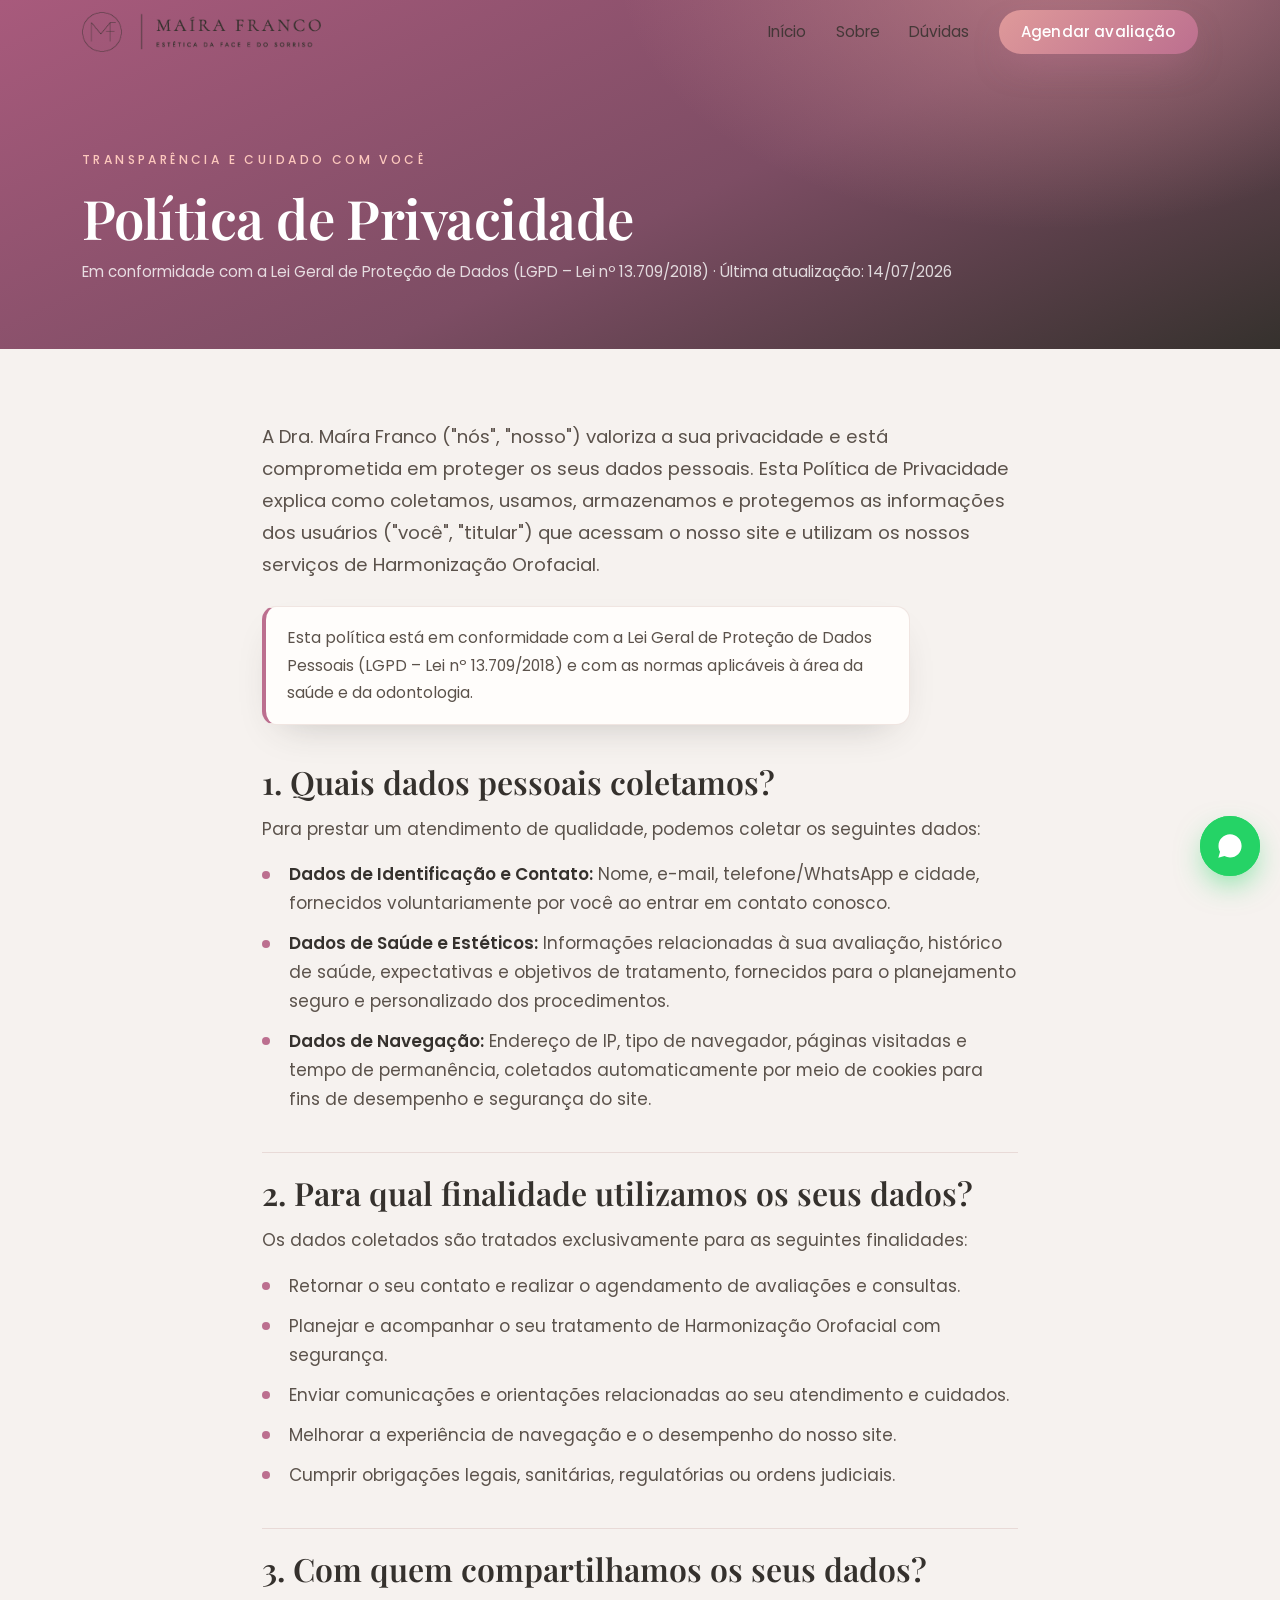
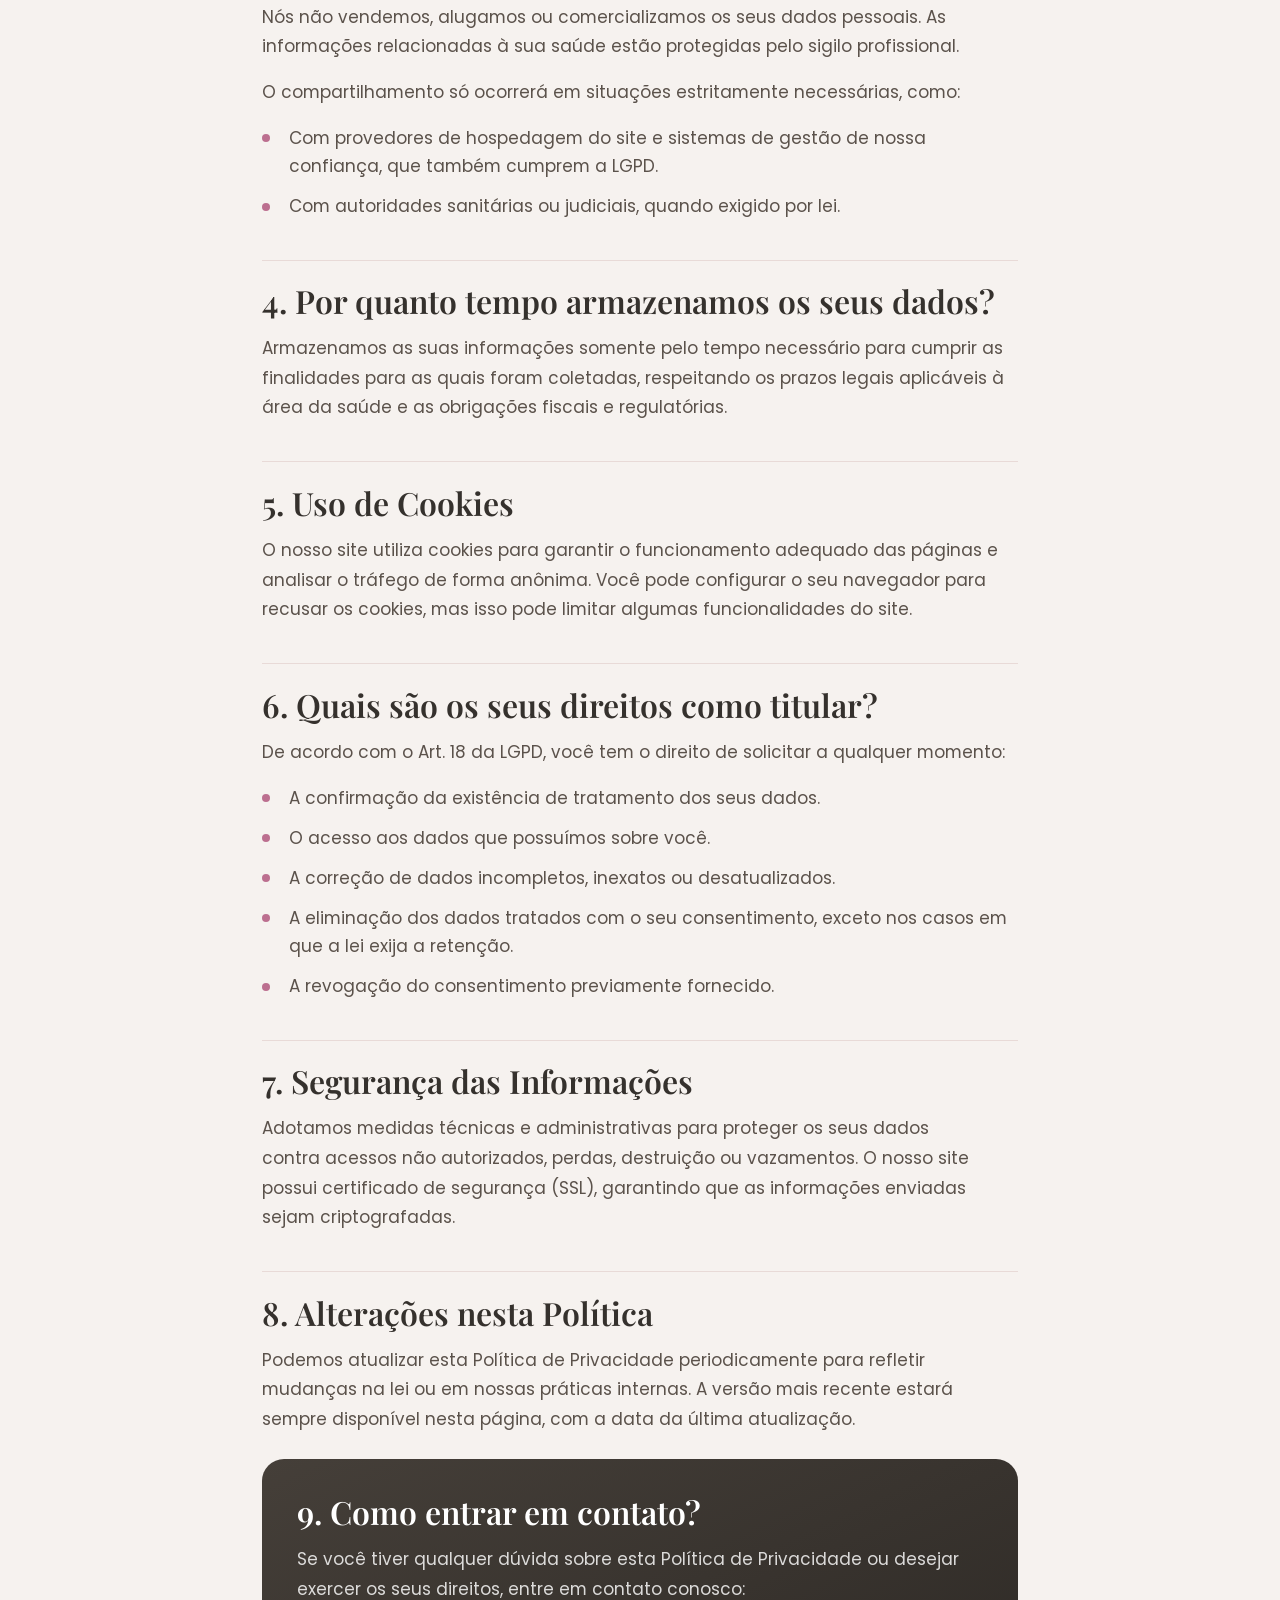
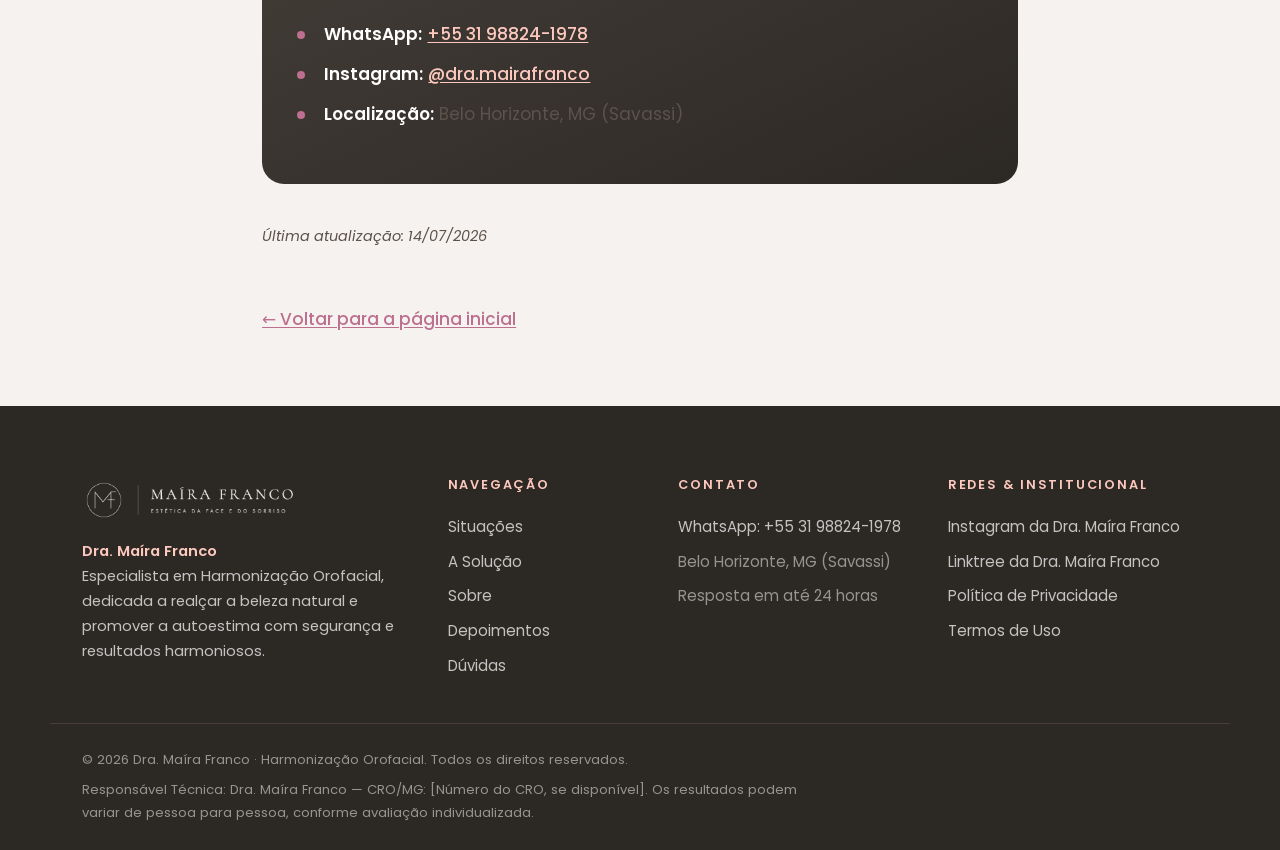
==== privacidade.html @ 99093be6 "Add files via upload" ====
<!DOCTYPE html>
<html lang="pt-BR">
<head>
<meta charset="UTF-8" />
<meta name="viewport" content="width=device-width, initial-scale=1.0, viewport-fit=cover" />
<meta name="theme-color" content="#35312D" />

<title>Política de Privacidade | Dra. Maíra Franco</title>
<meta name="description" content="Política de Privacidade da Dra. Maíra Franco - Harmonização Orofacial, em conformidade com a LGPD (Lei nº 13.709/2018)." />
<meta name="robots" content="noindex, follow" />

<link rel="icon" type="image/png" href="assets/img/favicon.png" />
<link rel="apple-touch-icon" href="assets/img/favicon.png" />

<link rel="preconnect" href="https://fonts.googleapis.com" />
<link rel="preconnect" href="https://fonts.gstatic.com" crossorigin />
<link href="https://fonts.googleapis.com/css2?family=Playfair+Display:wght@500;600;700&family=Poppins:wght@300;400;500;600&display=swap" rel="stylesheet" />

<link rel="stylesheet" href="assets/css/styles.css" />
</head>
<body>
<a class="skip-link" href="#conteudo">Ir para o conteúdo</a>

<header class="nav scrolled" id="topo">
  <div class="container nav__inner">
    <a class="nav__brand" href="index.html" aria-label="Dra. Maíra Franco - Início">
      <img class="nav__logo nav__logo--dark" src="assets/img/logo-dark.png" alt="Dra. Maíra Franco - Estética da Face e do Sorriso" width="200" height="42" />
    </a>
    <nav class="nav__menu" id="menu" aria-label="Navegação principal">
      <a href="index.html" class="nav__link">Início</a>
      <a href="index.html#sobre" class="nav__link">Sobre</a>
      <a href="index.html#faq" class="nav__link">Dúvidas</a>
      <a class="btn btn--rose nav__cta" data-cta="nav" href="https://wa.me/5531988241978?text=Ol%C3%A1%2C%20Dra.%20Ma%C3%ADra!%20Gostaria%20de%20agendar%20a%20minha%20avalia%C3%A7%C3%A3o." target="_blank" rel="noopener">Agendar avaliação</a>
    </nav>
    <button class="nav__toggle" id="navToggle" aria-label="Abrir menu" aria-expanded="false" aria-controls="menu">
      <span></span><span></span><span></span>
    </button>
  </div>
</header>

<main id="conteudo">
  <section class="legal-hero">
    <div class="legal-hero__bg" aria-hidden="true"></div>
    <div class="container">
      <span class="eyebrow">Transparência e cuidado com você</span>
      <h1>Política de Privacidade</h1>
      <p class="legal-hero__meta">Em conformidade com a Lei Geral de Proteção de Dados (LGPD – Lei nº 13.709/2018) · Última atualização: 14/07/2026</p>
    </div>
  </section>

  <article class="legal">
    <div class="container legal__wrap">
      <p class="legal__intro">A Dra. Maíra Franco ("nós", "nosso") valoriza a sua privacidade e está comprometida em proteger os seus dados pessoais. Esta Política de Privacidade explica como coletamos, usamos, armazenamos e protegemos as informações dos usuários ("você", "titular") que acessam o nosso site e utilizam os nossos serviços de Harmonização Orofacial.</p>

      <p class="legal__callout">Esta política está em conformidade com a Lei Geral de Proteção de Dados Pessoais (LGPD – Lei nº 13.709/2018) e com as normas aplicáveis à área da saúde e da odontologia.</p>

      <h2>1. Quais dados pessoais coletamos?</h2>
      <p>Para prestar um atendimento de qualidade, podemos coletar os seguintes dados:</p>
      <ul class="legal__list">
        <li><strong>Dados de Identificação e Contato:</strong> Nome, e-mail, telefone/WhatsApp e cidade, fornecidos voluntariamente por você ao entrar em contato conosco.</li>
        <li><strong>Dados de Saúde e Estéticos:</strong> Informações relacionadas à sua avaliação, histórico de saúde, expectativas e objetivos de tratamento, fornecidos para o planejamento seguro e personalizado dos procedimentos.</li>
        <li><strong>Dados de Navegação:</strong> Endereço de IP, tipo de navegador, páginas visitadas e tempo de permanência, coletados automaticamente por meio de cookies para fins de desempenho e segurança do site.</li>
      </ul>

      <h2>2. Para qual finalidade utilizamos os seus dados?</h2>
      <p>Os dados coletados são tratados exclusivamente para as seguintes finalidades:</p>
      <ul class="legal__list">
        <li>Retornar o seu contato e realizar o agendamento de avaliações e consultas.</li>
        <li>Planejar e acompanhar o seu tratamento de Harmonização Orofacial com segurança.</li>
        <li>Enviar comunicações e orientações relacionadas ao seu atendimento e cuidados.</li>
        <li>Melhorar a experiência de navegação e o desempenho do nosso site.</li>
        <li>Cumprir obrigações legais, sanitárias, regulatórias ou ordens judiciais.</li>
      </ul>

      <h2>3. Com quem compartilhamos os seus dados?</h2>
      <p>Nós não vendemos, alugamos ou comercializamos os seus dados pessoais. As informações relacionadas à sua saúde estão protegidas pelo sigilo profissional.</p>
      <p>O compartilhamento só ocorrerá em situações estritamente necessárias, como:</p>
      <ul class="legal__list">
        <li>Com provedores de hospedagem do site e sistemas de gestão de nossa confiança, que também cumprem a LGPD.</li>
        <li>Com autoridades sanitárias ou judiciais, quando exigido por lei.</li>
      </ul>

      <h2>4. Por quanto tempo armazenamos os seus dados?</h2>
      <p>Armazenamos as suas informações somente pelo tempo necessário para cumprir as finalidades para as quais foram coletadas, respeitando os prazos legais aplicáveis à área da saúde e as obrigações fiscais e regulatórias.</p>

      <h2>5. Uso de Cookies</h2>
      <p>O nosso site utiliza cookies para garantir o funcionamento adequado das páginas e analisar o tráfego de forma anônima. Você pode configurar o seu navegador para recusar os cookies, mas isso pode limitar algumas funcionalidades do site.</p>

      <h2>6. Quais são os seus direitos como titular?</h2>
      <p>De acordo com o Art. 18 da LGPD, você tem o direito de solicitar a qualquer momento:</p>
      <ul class="legal__list">
        <li>A confirmação da existência de tratamento dos seus dados.</li>
        <li>O acesso aos dados que possuímos sobre você.</li>
        <li>A correção de dados incompletos, inexatos ou desatualizados.</li>
        <li>A eliminação dos dados tratados com o seu consentimento, exceto nos casos em que a lei exija a retenção.</li>
        <li>A revogação do consentimento previamente fornecido.</li>
      </ul>

      <h2>7. Segurança das Informações</h2>
      <p>Adotamos medidas técnicas e administrativas para proteger os seus dados contra acessos não autorizados, perdas, destruição ou vazamentos. O nosso site possui certificado de segurança (SSL), garantindo que as informações enviadas sejam criptografadas.</p>

      <h2>8. Alterações nesta Política</h2>
      <p>Podemos atualizar esta Política de Privacidade periodicamente para refletir mudanças na lei ou em nossas práticas internas. A versão mais recente estará sempre disponível nesta página, com a data da última atualização.</p>

      <div class="legal__contact">
        <h2>9. Como entrar em contato?</h2>
        <p>Se você tiver qualquer dúvida sobre esta Política de Privacidade ou desejar exercer os seus direitos, entre em contato conosco:</p>
        <ul class="legal__list">
          <li><strong>WhatsApp:</strong> <a href="https://wa.me/5531988241978" target="_blank" rel="noopener">+55 31 98824-1978</a></li>
          <li><strong>Instagram:</strong> <a href="https://www.instagram.com/dra.mairafranco" target="_blank" rel="noopener">@dra.mairafranco</a></li>
          <li><strong>Localização:</strong> Belo Horizonte, MG (Savassi)</li>
        </ul>
      </div>

      <p class="legal__updated">Última atualização: 14/07/2026</p>
      <a class="legal__back" href="index.html">&larr; Voltar para a página inicial</a>
    </div>
  </article>
</main>

<footer class="footer">
  <div class="container footer__grid">
    <div class="footer__brand">
      <img src="assets/img/logo-light.png" alt="Dra. Maíra Franco - Estética da Face e do Sorriso" width="220" height="46" loading="lazy" />
      <p><strong>Dra. Maíra Franco</strong><br />Especialista em Harmonização Orofacial, dedicada a realçar a beleza natural e promover a autoestima com segurança e resultados harmoniosos.</p>
    </div>
    <nav class="footer__col" aria-label="Navegação do rodapé">
      <h3>Navegação</h3>
      <a href="index.html#situacoes">Situações</a>
      <a href="index.html#solucao">A Solução</a>
      <a href="index.html#sobre">Sobre</a>
      <a href="index.html#depoimentos">Depoimentos</a>
      <a href="index.html#faq">Dúvidas</a>
    </nav>
    <div class="footer__col">
      <h3>Contato</h3>
      <a href="https://wa.me/5531988241978" target="_blank" rel="noopener">WhatsApp: +55 31 98824-1978</a>
      <span class="footer__muted">Belo Horizonte, MG (Savassi)</span>
      <span class="footer__muted">Resposta em até 24 horas</span>
    </div>
    <div class="footer__col">
      <h3>Redes &amp; Institucional</h3>
      <a href="https://www.instagram.com/dra.mairafranco" target="_blank" rel="noopener">Instagram da Dra. Maíra Franco</a>
      <a href="#" data-external="linktree">Linktree da Dra. Maíra Franco</a>
      <a href="privacidade.html">Política de Privacidade</a>
      <a href="termos.html">Termos de Uso</a>
    </div>
  </div>
  <div class="footer__bottom container">
    <p>&copy; <span id="year">2026</span> Dra. Maíra Franco · Harmonização Orofacial. Todos os direitos reservados.</p>
    <p class="footer__disclaimer">Responsável Técnica: Dra. Maíra Franco — CRO/MG: [Número do CRO, se disponível]. Os resultados podem variar de pessoa para pessoa, conforme avaliação individualizada.</p>
  </div>
</footer>

<a class="wa-float" data-cta="float" href="https://wa.me/5531988241978?text=Ol%C3%A1%2C%20Dra.%20Ma%C3%ADra!%20Gostaria%20de%20agendar%20a%20minha%20avalia%C3%A7%C3%A3o." target="_blank" rel="noopener" aria-label="Falar no WhatsApp">
  <svg viewBox="0 0 24 24" width="28" height="28" aria-hidden="true"><path fill="currentColor" d="M12.04 2C6.58 2 2.13 6.45 2.13 11.91c0 1.75.46 3.45 1.32 4.95L2 22l5.25-1.38c1.45.79 3.08 1.21 4.79 1.21 5.46 0 9.91-4.45 9.91-9.91S17.5 2 12.04 2m4.52 12.4c-.25-.12-1.47-.72-1.69-.81-.23-.08-.39-.12-.56.13-.16.24-.64.8-.79.97-.14.16-.29.18-.54.06-.25-.12-1.05-.39-1.99-1.23-.74-.66-1.23-1.47-1.38-1.72-.14-.24-.02-.37.11-.5.11-.11.25-.29.37-.43.12-.14.16-.24.25-.41.08-.16.04-.31-.02-.43-.06-.12-.56-1.34-.76-1.84-.2-.48-.41-.42-.56-.43h-.48c-.16 0-.43.06-.66.31-.23.24-.86.85-.86 2.07 0 1.22.89 2.4 1.01 2.56.12.16 1.75 2.67 4.25 3.74.59.26 1.05.41 1.41.52.59.19 1.13.16 1.56.1.48-.07 1.47-.6 1.68-1.18.21-.58.21-1.07.14-1.18z"/></svg>
</a>

<script src="assets/js/main.js" defer></script>
</body>
</html>
---- assets/css/styles.css ----
/* =========================================================
   Dra. Maíra Franco — Harmonização Orofacial
   Paleta: #35312D · #B6857E · #BD988E · #E0B9AC · #EEEBE9
           #fdc8bd · #df9a9a · #bc6f8f
   Fontes: Playfair Display (títulos) · Poppins (corpo)
   ========================================================= */

:root{
  --ink:#35312D;
  --ink-soft:#5b524b;
  --taupe:#B6857E;
  --nude:#BD988E;
  --blush:#E0B9AC;
  --peach:#fdc8bd;
  --rose:#df9a9a;
  --plum:#bc6f8f;
  --plum-2:#a85a7c;
  --cream:#EEEBE9;
  --cream-2:#f6f2ef;
  --white:#fffdfb;

  --wa:#25d366;

  --maxw:1180px;
  --pad:clamp(1.1rem,5vw,2rem);
  --radius:22px;
  --radius-sm:14px;
  --shadow:0 26px 60px -28px rgba(53,49,45,.4);
  --shadow-soft:0 16px 40px -20px rgba(53,49,45,.28);
  --shadow-rose:0 16px 34px -12px rgba(188,111,143,.5);

  --ff-serif:"Playfair Display", Georgia, "Times New Roman", serif;
  --ff-sans:"Poppins", system-ui, -apple-system, "Segoe UI", Roboto, Arial, sans-serif;
}

/* ---------- Reset / base ---------- */
*,*::before,*::after{box-sizing:border-box}
html{scroll-behavior:smooth;-webkit-text-size-adjust:100%}
html,body{max-width:100%;overflow-x:hidden}
body{
  margin:0;font-family:var(--ff-sans);background:var(--cream-2);color:var(--ink);
  line-height:1.7;font-weight:400;font-size:clamp(1rem,.96rem + .28vw,1.06rem);
  -webkit-font-smoothing:antialiased;text-rendering:optimizeLegibility;
}
img{max-width:100%;height:auto;display:block}
a{color:inherit;text-decoration:none}
h1,h2,h3{margin:0;line-height:1.15;font-weight:600}
p{margin:0}
ul{margin:0;padding:0;list-style:none}

.container{width:100%;max-width:var(--maxw);margin-inline:auto;padding-inline:var(--pad)}
.section{padding-block:clamp(3.5rem,8vw,6.5rem)}

/* Blindagem anti-overflow */
.hero__grid>*,.solucao__grid>*,.sobre__grid>*,.faq__grid>*,.footer__grid>*,
.cards>*,.info__grid>*,.benefit>*,.info__item>*{min-width:0}

.skip-link{position:absolute;left:-999px;top:0;background:var(--plum);color:#fff;padding:.6rem 1rem;z-index:1000;border-radius:0 0 8px 0}
.skip-link:focus{left:0}

h1,h2,h3,.hero__subtitle,.section__text{text-wrap:balance}
p{text-wrap:pretty}

/* ---------- Eyebrow / títulos ---------- */
.eyebrow{display:inline-block;font-size:.76rem;letter-spacing:.28em;text-transform:uppercase;font-weight:500;
  color:var(--plum);margin-bottom:1rem;position:relative;padding-left:2.6rem}
.eyebrow::before{content:"";position:absolute;left:0;top:.55em;width:1.9rem;height:1px;background:var(--plum)}
.eyebrow--light{color:var(--peach)}
.eyebrow--light::before{background:var(--peach)}

.section__head{max-width:640px;margin-inline:auto;text-align:center;margin-bottom:clamp(2.4rem,5vw,3.6rem)}
.section__head .eyebrow{padding-left:0}
.section__head .eyebrow::before{display:none}
.section__title{font-family:var(--ff-serif);font-weight:600;letter-spacing:-.01em;color:var(--ink);
  font-size:clamp(1.85rem,1.3rem + 2.4vw,2.9rem);margin-bottom:1.1rem}
.section__title--light{color:#fff}
.section__text{font-size:clamp(1.02rem,.98rem + .35vw,1.16rem);color:var(--ink-soft);line-height:1.75}
.section__text--light{color:rgba(255,255,255,.85)}

/* ---------- Botões ---------- */
.btn{display:inline-flex;align-items:center;justify-content:center;gap:.6rem;min-height:52px;padding:.85rem 1.7rem;
  font-family:var(--ff-sans);font-weight:500;font-size:1rem;line-height:1.2;border:none;border-radius:999px;
  cursor:pointer;text-align:center;letter-spacing:.01em;
  transition:transform .25s ease,box-shadow .25s ease,background .25s ease,color .25s ease}
.btn__icon{flex:0 0 auto}
.btn--rose{background:linear-gradient(135deg,var(--rose),var(--plum));color:#fff;box-shadow:var(--shadow-rose)}
.btn--rose:hover{transform:translateY(-3px);box-shadow:0 22px 42px -12px rgba(188,111,143,.7)}
.btn--cream{background:var(--white);color:var(--plum-2);box-shadow:var(--shadow-soft)}
.btn--cream:hover{transform:translateY(-3px);box-shadow:0 20px 40px -14px rgba(53,49,45,.4)}
.btn--ghost{background:transparent;border:1.5px solid rgba(53,49,45,.25);color:var(--ink);min-height:44px;box-shadow:none}
.btn--ghost:hover{border-color:var(--plum);color:var(--plum)}
.btn--lg{min-height:60px;padding:1rem 2.1rem;font-size:1.06rem}
.btn--sm{min-height:44px;padding:.55rem 1.3rem;font-size:.95rem}
.btn:active{transform:translateY(-1px) scale(.99)}
.btn:focus-visible{outline:3px solid var(--plum);outline-offset:3px}

/* =========================================================
   NAVBAR
   ========================================================= */
.nav{position:fixed;top:0;left:0;right:0;z-index:900;padding-block:.65rem;transition:background .3s ease,box-shadow .3s ease,padding .3s ease}
.nav__inner{display:flex;align-items:center;justify-content:space-between;gap:1rem}
.nav__brand{display:flex;align-items:center}
.nav__logo{height:clamp(30px,5vw,40px);width:auto}
.nav__logo--light{display:none}
.nav.scrolled{background:rgba(255,253,251,.85);-webkit-backdrop-filter:blur(14px);backdrop-filter:blur(14px);box-shadow:0 8px 30px -16px rgba(53,49,45,.3)}
.nav__menu{display:flex;align-items:center;gap:clamp(1rem,2.3vw,2rem)}
.nav__link{font-weight:400;font-size:.96rem;color:var(--ink);position:relative;padding:.3rem 0;opacity:.85;transition:opacity .2s,color .2s}
.nav__link::after{content:"";position:absolute;left:0;bottom:-2px;width:0;height:1.5px;background:var(--plum);transition:width .28s ease}
.nav__link:hover{opacity:1;color:var(--plum)}
.nav__link:hover::after{width:100%}
.nav__cta{min-height:44px;padding:.55rem 1.4rem;font-size:.94rem}
.nav__toggle{display:none;flex-direction:column;gap:5px;width:46px;height:46px;align-items:center;justify-content:center;background:transparent;border:none;cursor:pointer}
.nav__toggle span{width:26px;height:2px;background:var(--ink);border-radius:2px;transition:transform .3s ease,opacity .3s ease}

/* =========================================================
   HERO
   ========================================================= */
.hero{position:relative;background:var(--cream);overflow:hidden;
  padding-top:clamp(6.5rem,14vw,9rem);padding-bottom:clamp(3rem,7vw,5rem)}
.hero__bg{position:absolute;inset:0;z-index:0;
  background:
    radial-gradient(760px 520px at 88% 12%, rgba(224,185,172,.55), transparent 62%),
    radial-gradient(620px 460px at 6% 92%, rgba(253,200,189,.45), transparent 60%),
    linear-gradient(180deg,var(--cream),var(--cream-2));}
.hero__bg::after{content:"";position:absolute;inset:0;opacity:.4;
  background-image:radial-gradient(rgba(182,133,126,.12) 1px,transparent 1px);background-size:26px 26px}
.hero__grid{position:relative;z-index:1;display:grid;grid-template-columns:1.05fr .95fr;gap:clamp(2rem,5vw,4rem);align-items:center}
.hero__content{max-width:38rem}
.hero__title{font-family:var(--ff-serif);font-weight:600;font-size:clamp(2.2rem,1.5rem + 3.6vw,3.7rem);letter-spacing:-.015em;
  color:var(--ink);margin-bottom:1.25rem;line-height:1.12}
.hero__subtitle{font-size:clamp(1.05rem,1rem + .5vw,1.24rem);color:var(--ink-soft);margin-bottom:2rem;line-height:1.7}
.hero__actions{display:flex;flex-direction:column;gap:.9rem;align-items:flex-start;width:100%}
.hero__actions .btn{max-width:100%}
.hero__trust{font-size:.9rem;color:var(--taupe);font-weight:500}

.hero__media{position:relative;justify-self:center;width:min(100%,440px)}
.hero__photo{position:relative;z-index:1;border-radius:50% 50% 46% 46%/44% 44% 52% 52%;overflow:hidden;
  aspect-ratio:1/1;box-shadow:var(--shadow);border:6px solid var(--white)}
.hero__photo::before{content:"";position:absolute;inset:0;z-index:1;background:linear-gradient(180deg,transparent 60%,rgba(182,133,126,.25))}
.hero__photo>img{width:100%;height:100%;object-fit:cover;object-position:50% 20%}
.hero__media::after{content:"";position:absolute;inset:-6% -6% -6% -6%;z-index:0;border-radius:50%;
  background:radial-gradient(circle at 50% 40%,rgba(188,111,143,.18),transparent 62%)}
.hero__chip{position:absolute;z-index:2;left:-6px;bottom:26px;display:flex;align-items:center;gap:.65rem;
  background:rgba(255,253,251,.82);-webkit-backdrop-filter:blur(10px);backdrop-filter:blur(10px);
  border:1px solid rgba(255,255,255,.7);border-radius:16px;padding:.7rem 1rem;box-shadow:var(--shadow-soft)}
.hero__chip-ico{display:grid;place-content:center;width:34px;height:34px;border-radius:50%;background:linear-gradient(135deg,var(--rose),var(--plum));color:#fff;font-size:1rem}
.hero__chip strong{display:block;font-size:.9rem;color:var(--ink);font-weight:600}
.hero__chip span{display:block;font-size:.76rem;color:var(--ink-soft)}

/* =========================================================
   CARDS (situações / diferenciais / depoimentos)
   ========================================================= */
.cards{display:grid;gap:clamp(1rem,2.2vw,1.6rem)}
.cards--5{grid-template-columns:repeat(3,1fr)}
.cards--3{grid-template-columns:repeat(3,1fr)}

.card{background:var(--white);border:1px solid rgba(182,133,126,.16);border-radius:var(--radius);
  padding:clamp(1.5rem,3vw,2rem);box-shadow:var(--shadow-soft);
  transition:transform .3s ease,box-shadow .3s ease,border-color .3s ease}
.card:hover{transform:translateY(-6px);box-shadow:var(--shadow);border-color:rgba(188,111,143,.35)}
.card__ico{display:grid;place-content:center;width:56px;height:56px;border-radius:16px;margin-bottom:1.1rem;
  background:linear-gradient(135deg,rgba(253,200,189,.6),rgba(224,185,172,.55));color:var(--plum-2)}
.cards--soft .card__ico{background:linear-gradient(135deg,rgba(223,154,154,.28),rgba(188,111,143,.22));color:var(--plum-2)}
.card__title{font-family:var(--ff-serif);font-size:1.28rem;font-weight:600;color:var(--ink);margin-bottom:.6rem;line-height:1.25}
.card__text{font-size:.98rem;color:var(--ink-soft);line-height:1.65}

/* =========================================================
   A SOLUÇÃO (banda escura/rosé)
   ========================================================= */
.solucao{position:relative;overflow:hidden;color:#fff}
.solucao__bg{position:absolute;inset:0;z-index:0;
  background:radial-gradient(700px 500px at 85% 10%,rgba(188,111,143,.5),transparent 60%),linear-gradient(160deg,#453f39,#35312D 60%,#2c2824)}
.solucao__bg::after{content:"";position:absolute;inset:0;opacity:.5;
  background-image:radial-gradient(rgba(253,200,189,.08) 1px,transparent 1px);background-size:26px 26px}
.solucao__grid{position:relative;z-index:1;display:grid;grid-template-columns:1fr 1.05fr;gap:clamp(2rem,5vw,4rem);align-items:center}
.solucao__intro{max-width:34rem}
.benefits{display:grid;gap:1rem}
.benefit{display:flex;gap:1.1rem;align-items:flex-start;background:rgba(255,255,255,.06);
  border:1px solid rgba(253,200,189,.16);border-radius:var(--radius-sm);padding:1.2rem 1.3rem;
  transition:transform .3s ease,background .3s ease,border-color .3s ease}
.benefit:hover{transform:translateX(4px);background:rgba(255,255,255,.1);border-color:rgba(253,200,189,.35)}
.benefit__ico{flex:0 0 auto;width:46px;height:46px;display:grid;place-content:center;border-radius:12px;
  background:linear-gradient(135deg,rgba(253,200,189,.22),rgba(188,111,143,.28));color:var(--peach)}
.benefit h3{font-family:var(--ff-serif);font-size:1.2rem;font-weight:600;color:#fff;margin-bottom:.3rem}
.benefit p{font-size:.95rem;color:rgba(255,255,255,.78);line-height:1.6}

/* =========================================================
   POR QUE ESCOLHER
   ========================================================= */
.porque{background:var(--cream-2)}

/* =========================================================
   SOBRE
   ========================================================= */
.sobre{background:linear-gradient(180deg,var(--cream-2),var(--cream))}
.sobre__grid{display:grid;grid-template-columns:.9fr 1.1fr;gap:clamp(2rem,5vw,4.5rem);align-items:center}
.sobre__media{position:relative;width:min(100%,420px);justify-self:center}
.sobre__photo{position:relative;border-radius:var(--radius);overflow:hidden;aspect-ratio:1/1;
  box-shadow:var(--shadow);border:6px solid var(--white)}
.sobre__photo::after{content:"";position:absolute;inset:0;background:linear-gradient(160deg,transparent 55%,rgba(188,111,143,.2))}
.sobre__photo>img{width:100%;height:100%;object-fit:cover;object-position:50% 18%}
.sobre__tags{display:flex;gap:.8rem;margin-top:1rem;flex-wrap:wrap}
.sobre__tags span{flex:1 1 160px;background:var(--white);border:1px solid rgba(182,133,126,.18);border-radius:var(--radius-sm);
  padding:.8rem 1rem;font-size:.92rem;color:var(--ink);box-shadow:var(--shadow-soft)}
.sobre__tags strong{display:block;font-size:.72rem;letter-spacing:.12em;text-transform:uppercase;color:var(--plum);margin-bottom:.2rem;font-weight:600}
.sobre__content{max-width:38rem}
.quote{margin:1.6rem 0 2rem;padding:1.4rem 1.6rem;background:var(--white);border-radius:var(--radius-sm);
  border-left:3px solid var(--plum);box-shadow:var(--shadow-soft);position:relative}
.quote::before{content:"\201C";position:absolute;top:-.2rem;left:.8rem;font-family:var(--ff-serif);font-size:3.5rem;color:rgba(188,111,143,.25);line-height:1}
.quote p{font-family:var(--ff-serif);font-style:italic;font-size:clamp(1.08rem,1rem + .5vw,1.28rem);color:var(--ink);line-height:1.55}

/* =========================================================
   DEPOIMENTOS
   ========================================================= */
.depoimentos{background:var(--cream)}
.testimonial{background:var(--white);border:1px solid rgba(182,133,126,.16);border-radius:var(--radius);
  padding:clamp(1.6rem,3vw,2rem);box-shadow:var(--shadow-soft);display:flex;flex-direction:column;gap:1rem;
  transition:transform .3s ease,box-shadow .3s ease}
.testimonial:hover{transform:translateY(-6px);box-shadow:var(--shadow)}
.testimonial__stars{color:var(--plum);letter-spacing:.15em;font-size:.95rem}
.testimonial blockquote{margin:0;font-size:1rem;color:var(--ink-soft);line-height:1.7;font-style:italic}
.testimonial figcaption{display:flex;align-items:center;gap:.8rem;margin-top:auto}
.testimonial__avatar{flex:0 0 auto;width:46px;height:46px;border-radius:50%;display:grid;place-content:center;
  background:linear-gradient(135deg,var(--rose),var(--plum));color:#fff;font-family:var(--ff-serif);font-size:1.3rem;font-weight:600}
.testimonial figcaption strong{display:block;color:var(--ink);font-weight:600}
.testimonial figcaption span span,.testimonial figcaption>span{font-size:.88rem;color:var(--taupe)}
.testimonial figcaption>span{display:flex;flex-direction:column}

/* =========================================================
   FAQ
   ========================================================= */
.faq{background:var(--cream-2)}
.faq__grid{display:grid;grid-template-columns:.85fr 1.15fr;gap:clamp(2rem,5vw,4rem);align-items:start}
.faq__head{position:sticky;top:100px}
.faq__head .section__title{font-size:clamp(1.6rem,1.2rem + 1.8vw,2.3rem)}
.faq__head .btn{margin-top:1.4rem}
.faq__list{display:grid;gap:1rem}
.faq__item{background:var(--white);border:1px solid rgba(182,133,126,.18);border-radius:var(--radius-sm);overflow:hidden;
  transition:box-shadow .3s ease,border-color .3s ease}
.faq__item[open]{box-shadow:var(--shadow-soft);border-color:rgba(188,111,143,.4)}
.faq__q{list-style:none;cursor:pointer;display:flex;align-items:center;justify-content:space-between;gap:1rem;
  padding:1.2rem 1.4rem;font-weight:500;font-size:clamp(1rem,.98rem + .25vw,1.1rem);color:var(--ink)}
.faq__q::-webkit-details-marker{display:none}
.faq__plus{position:relative;flex:0 0 auto;width:22px;height:22px}
.faq__plus::before,.faq__plus::after{content:"";position:absolute;top:50%;left:50%;transform:translate(-50%,-50%);background:var(--plum);border-radius:2px;transition:transform .3s ease,opacity .3s ease}
.faq__plus::before{width:14px;height:2px}
.faq__plus::after{width:2px;height:14px}
.faq__item[open] .faq__plus::after{transform:translate(-50%,-50%) rotate(90deg);opacity:0}
.faq__a{max-height:0;overflow:hidden;transition:max-height .4s ease}
.faq__a p{padding:0 1.4rem 1.3rem;color:var(--ink-soft);line-height:1.7}
.faq__item[open] .faq__a{max-height:420px}

/* =========================================================
   CTA FINAL
   ========================================================= */
.cta-final{position:relative;overflow:hidden;color:#fff;text-align:center;padding-block:clamp(4rem,9vw,7rem)}
.cta-final__bg{position:absolute;inset:0;
  background:radial-gradient(680px 420px at 50% 0%,rgba(223,154,154,.5),transparent 62%),linear-gradient(155deg,#a85a7c,#7d4d64 55%,#35312D)}
.cta-final__inner{position:relative;z-index:1;max-width:46rem;margin-inline:auto;display:grid;justify-items:center;gap:1rem}
.cta-final .eyebrow{padding-left:0}
.cta-final .eyebrow::before{display:none}
.cta-final__title{font-family:var(--ff-serif);font-weight:600;font-size:clamp(2rem,1.4rem + 3vw,3.2rem);color:#fff;letter-spacing:-.01em;line-height:1.15}
.cta-final__text{color:rgba(255,255,255,.9);font-size:clamp(1.02rem,1rem + .35vw,1.18rem);max-width:44ch}
.cta-final__note{margin-top:.4rem;font-weight:600;color:var(--peach);letter-spacing:.02em}

/* =========================================================
   INFO DE ATENDIMENTO
   ========================================================= */
.info{background:var(--cream);padding-block:clamp(2.5rem,5vw,3.5rem)}
.info__grid{display:grid;grid-template-columns:1fr 1fr;gap:1.4rem}
.info__item{display:flex;gap:1rem;align-items:center;background:var(--white);border:1px solid rgba(182,133,126,.16);
  border-radius:var(--radius);padding:1.4rem 1.6rem;box-shadow:var(--shadow-soft)}
.info__ico{flex:0 0 auto;width:52px;height:52px;display:grid;place-content:center;border-radius:14px;
  background:linear-gradient(135deg,rgba(253,200,189,.6),rgba(224,185,172,.5));color:var(--plum-2)}
.info__item h3{font-family:var(--ff-serif);font-size:1.15rem;color:var(--ink);margin-bottom:.15rem}
.info__item p{font-size:.95rem;color:var(--ink-soft)}
.info__item a{color:var(--plum);font-weight:500}

/* =========================================================
   RODAPÉ
   ========================================================= */
.footer{background:#2c2824;color:rgba(255,255,255,.72);padding-top:clamp(3rem,6vw,4.5rem)}
.footer__grid{display:grid;grid-template-columns:1.7fr 1fr 1.2fr 1.3fr;gap:2.4rem;padding-bottom:2.5rem}
.footer__brand img{height:44px;width:auto;margin-bottom:1.1rem}
.footer__brand p{font-size:.92rem;line-height:1.7;max-width:36ch}
.footer__brand strong{color:var(--peach);font-weight:600}
.footer__col h3{font-size:.8rem;letter-spacing:.14em;text-transform:uppercase;color:var(--peach);margin-bottom:1.1rem;font-weight:600}
.footer__col a,.footer__muted{display:block;font-size:.94rem;padding:.28rem 0;color:rgba(255,255,255,.72);transition:color .2s}
.footer__col a:hover{color:#fff}
.footer__muted{color:rgba(255,255,255,.5)}
.footer__bottom{border-top:1px solid rgba(253,200,189,.14);padding-block:1.6rem;display:flex;flex-direction:column;gap:.5rem}
.footer__bottom p{font-size:.82rem;color:rgba(255,255,255,.5)}
.footer__disclaimer{max-width:90ch}

/* =========================================================
   STICKY CTA / WHATSAPP / COOKIES
   ========================================================= */
.sticky-cta{position:fixed;left:12px;right:12px;bottom:12px;z-index:850;display:none;align-items:center;justify-content:center;gap:.5rem;
  min-height:56px;border-radius:16px;font-weight:600;font-size:1.02rem;color:#fff;
  background:linear-gradient(135deg,var(--rose),var(--plum));box-shadow:0 14px 30px -8px rgba(188,111,143,.6);
  padding-bottom:env(safe-area-inset-bottom)}
.wa-float{position:fixed;right:20px;bottom:24px;z-index:840;width:60px;height:60px;border-radius:50%;
  display:flex;align-items:center;justify-content:center;color:#fff;background:var(--wa);
  box-shadow:0 12px 30px -6px rgba(37,211,102,.6);transition:transform .25s ease}
.wa-float::after{content:"";position:absolute;inset:0;border-radius:50%;border:2px solid var(--wa);animation:pulse 2.2s ease-out infinite}
.wa-float:hover{transform:scale(1.08)}
@keyframes pulse{0%{transform:scale(1);opacity:.7}100%{transform:scale(1.5);opacity:0}}

.cookie{position:fixed;left:12px;right:12px;bottom:12px;z-index:860;max-width:520px;margin-inline:auto;
  background:rgba(44,40,36,.97);-webkit-backdrop-filter:blur(12px);backdrop-filter:blur(12px);
  border:1px solid rgba(253,200,189,.22);border-radius:16px;padding:1.1rem 1.2rem;color:rgba(255,255,255,.85);
  box-shadow:var(--shadow);display:flex;flex-direction:column;gap:.9rem}
.cookie[hidden]{display:none}
.cookie p{font-size:.88rem;line-height:1.55}
.cookie a{color:var(--peach);text-decoration:underline}
.cookie__actions{display:flex;gap:.7rem;justify-content:flex-end}

/* =========================================================
   ANIMAÇÕES
   ========================================================= */
.reveal{opacity:0;transform:translateY(28px);transition:opacity .7s cubic-bezier(.2,.7,.2,1),transform .7s cubic-bezier(.2,.7,.2,1)}
.reveal.is-visible{opacity:1;transform:none}
.reveal[data-delay="1"]{transition-delay:.1s}
.reveal[data-delay="2"]{transition-delay:.2s}
.reveal[data-delay="3"]{transition-delay:.3s}

/* =========================================================
   PÁGINA LEGAL (Política de Privacidade / Termos)
   ========================================================= */
.legal-hero{position:relative;overflow:hidden;color:#fff;
  padding-top:clamp(6.5rem,14vw,9rem);padding-bottom:clamp(2.5rem,6vw,4rem)}
.legal-hero__bg{position:absolute;inset:0;z-index:0;
  background:radial-gradient(720px 440px at 82% -10%,rgba(223,154,154,.5),transparent 60%),linear-gradient(155deg,#a85a7c,#7d4d64 55%,#35312D)}
.legal-hero .container{position:relative;z-index:1}
.legal-hero .eyebrow{padding-left:0;color:var(--peach)}
.legal-hero .eyebrow::before{display:none}
.legal-hero h1{font-family:var(--ff-serif);font-weight:600;font-size:clamp(2.1rem,1.5rem + 3vw,3.4rem);letter-spacing:-.01em;color:#fff;margin-bottom:.6rem}
.legal-hero__meta{color:rgba(255,255,255,.8);font-size:.95rem}

.legal{background:var(--cream-2);padding-block:clamp(2.5rem,6vw,4.5rem)}
.legal__wrap{max-width:820px;margin-inline:auto}
.legal__intro{font-size:clamp(1.02rem,1rem + .3vw,1.15rem);color:var(--ink-soft);line-height:1.75;margin-bottom:1.2rem}
.legal__callout{background:var(--white);border:1px solid rgba(182,133,126,.2);border-left:4px solid var(--plum);border-radius:var(--radius-sm);
  padding:1.1rem 1.3rem;color:var(--ink-soft);font-size:.98rem;line-height:1.65;margin:1.5rem 0 2.5rem;box-shadow:var(--shadow-soft)}
.legal h2{font-family:var(--ff-serif);font-size:clamp(1.45rem,1.2rem + 1.2vw,2rem);color:var(--ink);
  margin:2.4rem 0 .9rem;padding-top:1.4rem;border-top:1px solid rgba(182,133,126,.22)}
.legal h2:first-of-type{border-top:none;padding-top:0}
.legal p{color:var(--ink-soft);line-height:1.75;margin-bottom:1rem;max-width:72ch}
.legal ul.legal__list{display:grid;gap:.7rem;margin:0 0 1.2rem;padding-left:0}
.legal ul.legal__list li{position:relative;padding-left:1.7rem;color:var(--ink-soft);line-height:1.7;max-width:72ch}
.legal ul.legal__list li::before{content:"";position:absolute;left:0;top:.62em;width:8px;height:8px;border-radius:50%;background:var(--plum)}
.legal strong{color:var(--ink);font-weight:600}
.legal a{color:var(--plum);font-weight:500;text-decoration:underline;text-underline-offset:2px}
.legal a:hover{color:var(--plum-2)}
.legal__contact{background:linear-gradient(155deg,#453f39,#2c2824);color:#fff;border-radius:var(--radius);padding:clamp(1.4rem,4vw,2.2rem);margin-top:1.5rem}
.legal__contact h2{color:#fff;border:none;padding-top:0;margin-top:0}
.legal__contact p{color:rgba(255,255,255,.82)}
.legal__contact a{color:var(--peach)}
.legal__contact .legal__list li{color:rgba(255,255,255,.82)}
.legal__contact strong{color:#fff}
.legal__updated{margin-top:2.5rem;font-size:.9rem;color:var(--taupe);font-style:italic}
.legal__back{display:inline-flex;align-items:center;gap:.5rem;margin-top:2.5rem;font-weight:500;color:var(--plum)}
.legal__back:hover{color:var(--plum-2)}

/* =========================================================
   RESPONSIVO
   ========================================================= */
@media (max-width:980px){
  .hero__grid{grid-template-columns:1fr;text-align:center}
  .hero__content{max-width:none;margin-inline:auto}
  .hero__actions{align-items:center}
  .hero .eyebrow{padding-left:0}
  .hero .eyebrow::before{display:none}
  .hero__media{order:-1;margin-bottom:1rem;width:min(78%,340px)}
  .solucao__grid,.sobre__grid,.faq__grid{grid-template-columns:1fr;gap:2.5rem}
  .faq__head{position:static}
  .sobre__media{order:-1}
  .cards--5{grid-template-columns:repeat(2,1fr)}
  .footer__grid{grid-template-columns:1fr 1fr}
}

@media (max-width:760px){
  .nav{background:rgba(255,253,251,.9);-webkit-backdrop-filter:blur(12px);backdrop-filter:blur(12px)}
  .nav__toggle{display:flex}
  .nav__menu{position:fixed;inset:0 0 0 auto;width:min(82vw,320px);height:100dvh;flex-direction:column;justify-content:center;gap:1.4rem;
    background:linear-gradient(160deg,#453f39,#2c2824);padding:2rem;
    transform:translateX(100%);transition:transform .35s cubic-bezier(.4,0,.2,1);box-shadow:-20px 0 50px -20px rgba(0,0,0,.5)}
  .nav__menu.open{transform:translateX(0)}
  .nav__link{font-size:1.15rem;color:#fff}
  .nav__cta{width:100%;max-width:260px}
  body.menu-open{overflow:hidden}
  .nav__toggle.active span:nth-child(1){transform:translateY(7px) rotate(45deg)}
  .nav__toggle.active span:nth-child(2){opacity:0}
  .nav__toggle.active span:nth-child(3){transform:translateY(-7px) rotate(-45deg)}

  .sticky-cta{display:flex}
  .wa-float{display:none}
  .cards--5,.cards--3{grid-template-columns:1fr}
  .info__grid,.footer__grid{grid-template-columns:1fr}
  .cta-final{padding-bottom:6rem}
}

@media (max-width:420px){
  .cookie__actions{flex-direction:column}
  .cookie__actions .btn{width:100%}
}

@media (prefers-reduced-motion:reduce){
  *{animation-duration:.001ms !important;animation-iteration-count:1 !important;transition-duration:.001ms !important}
  html{scroll-behavior:auto}
  .reveal{opacity:1;transform:none}
}
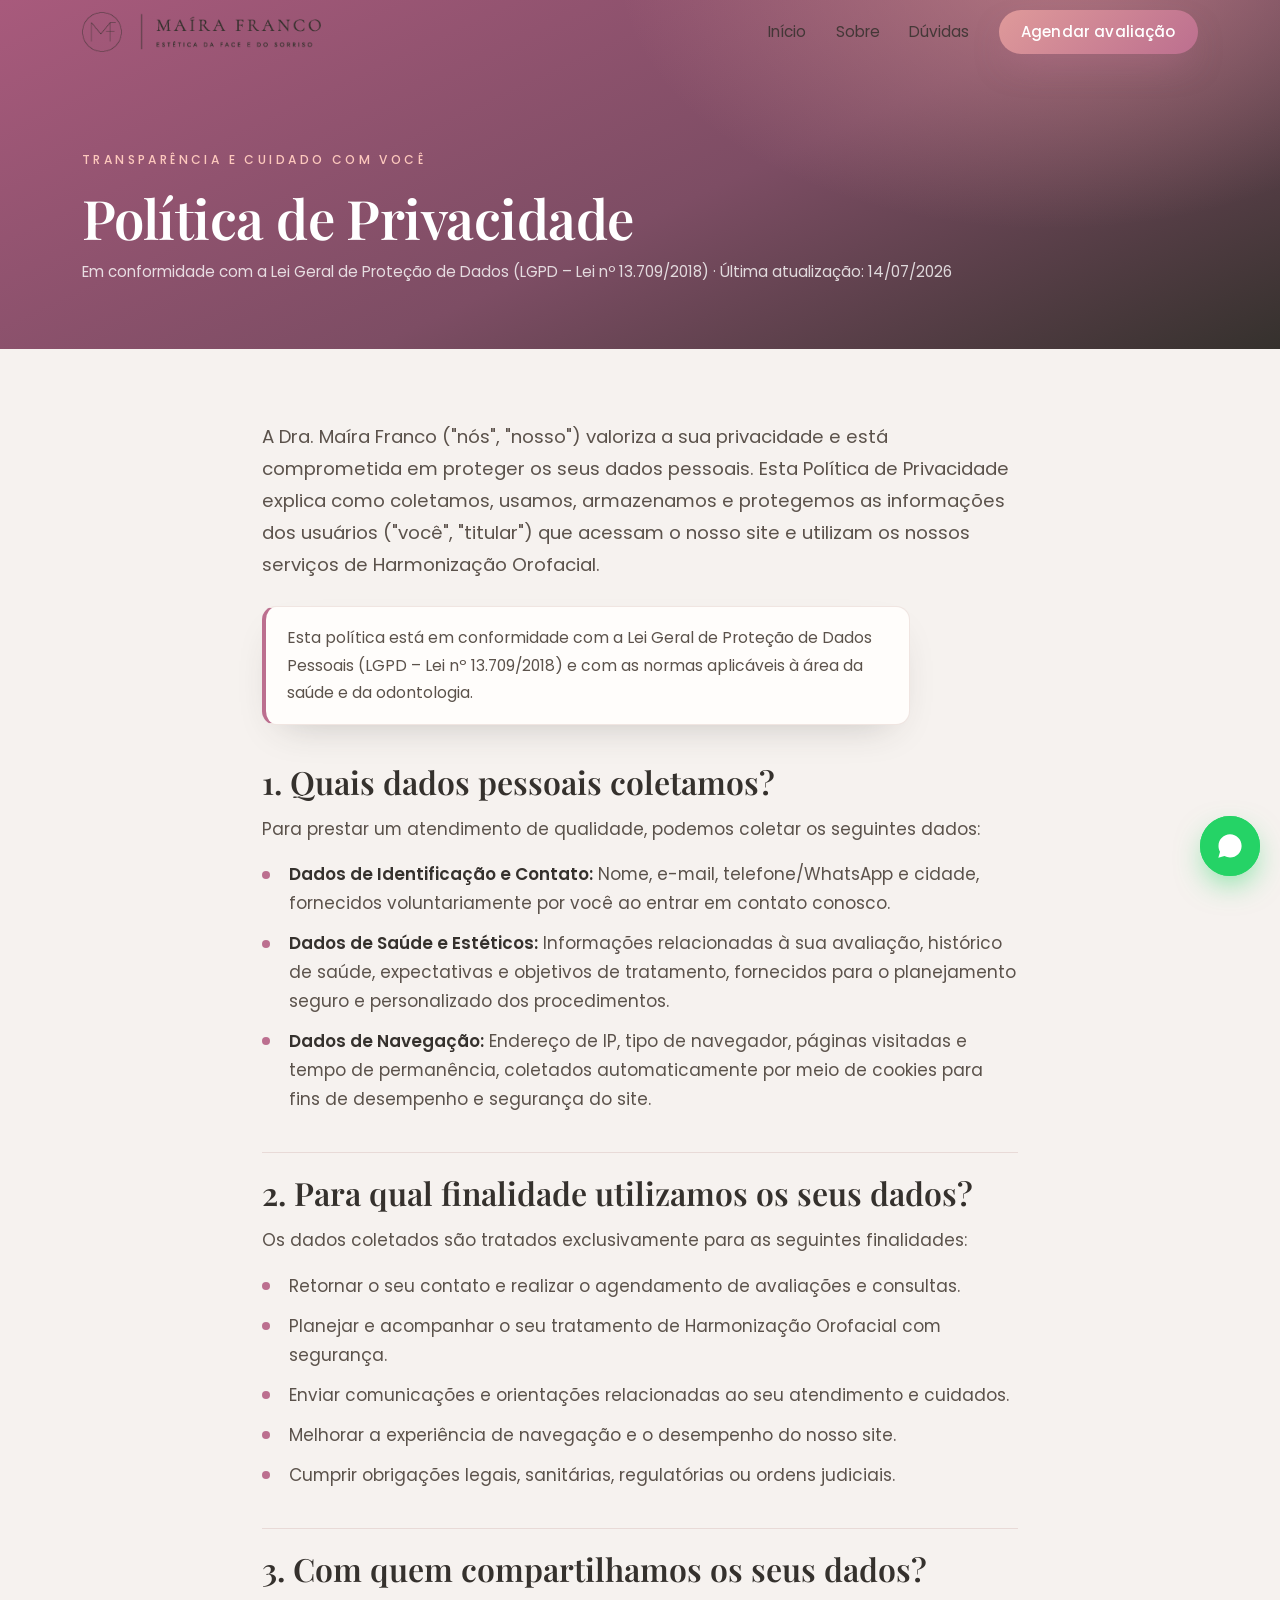
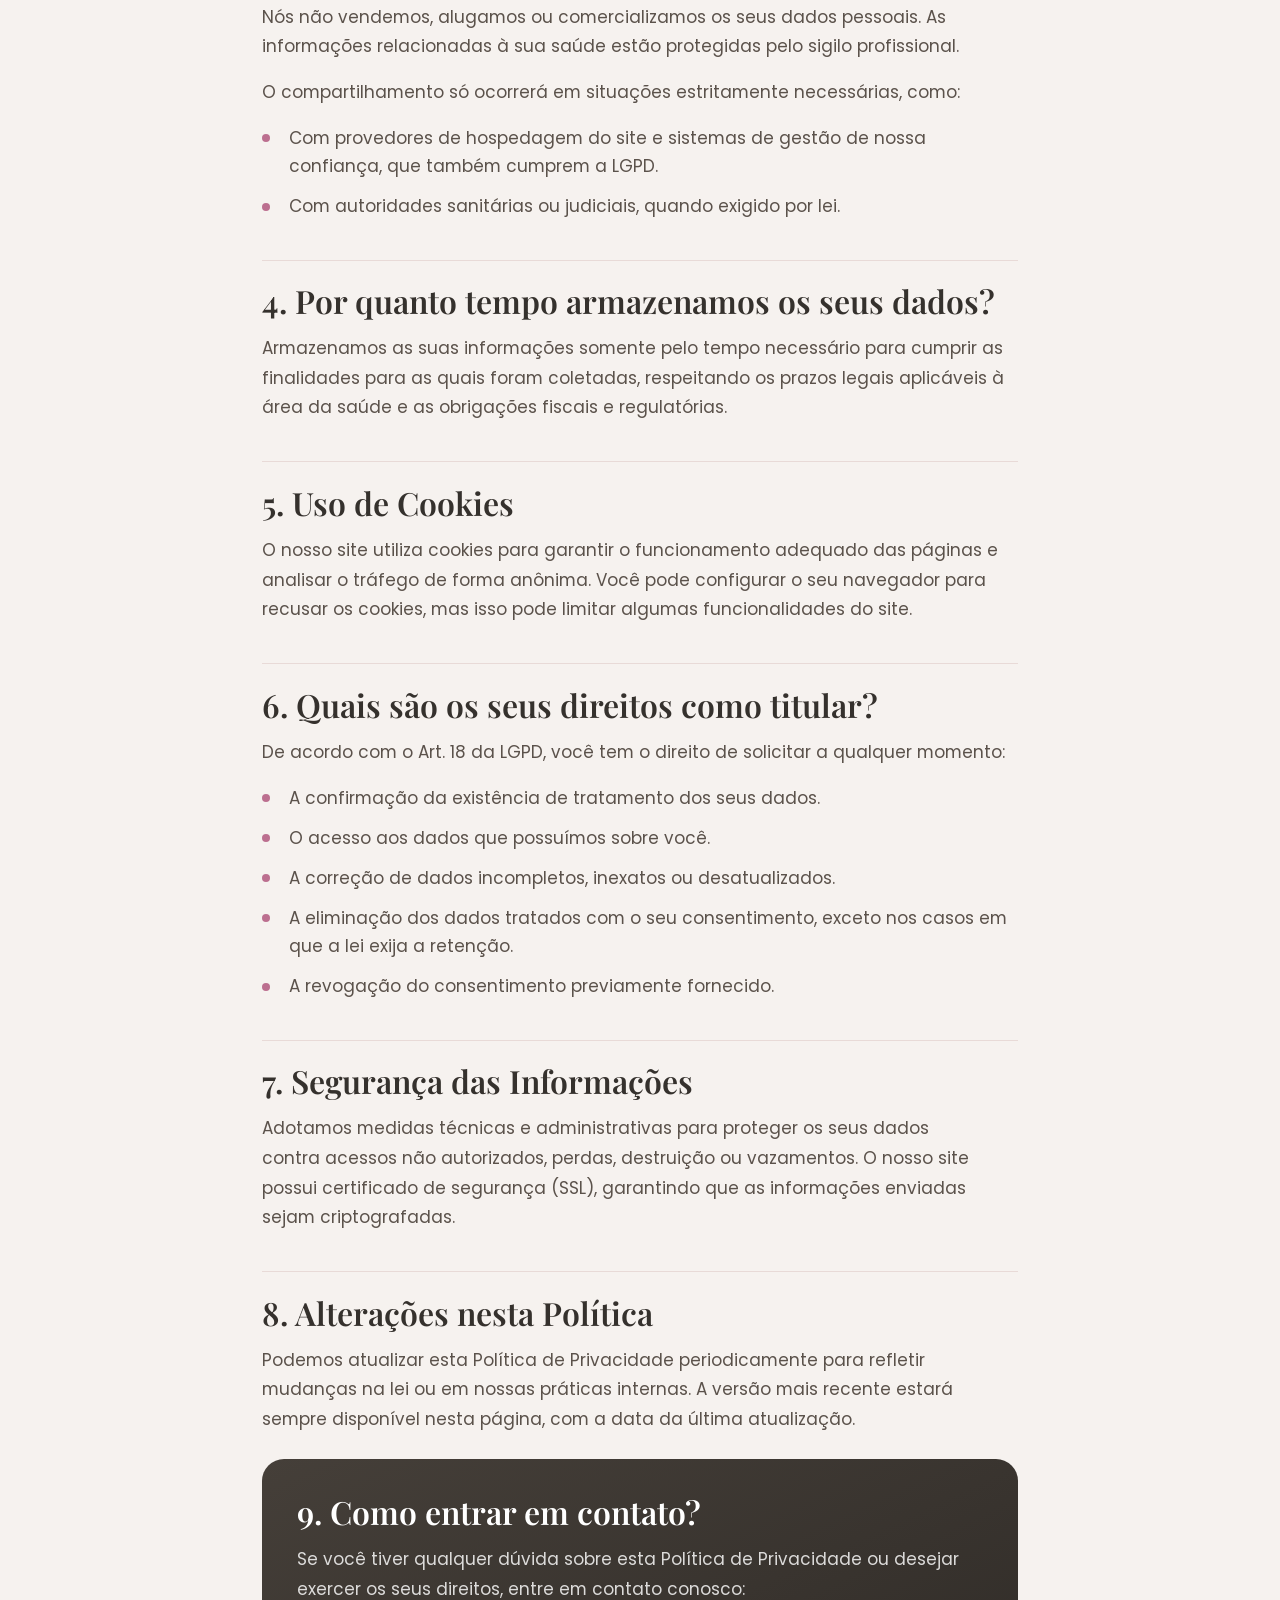
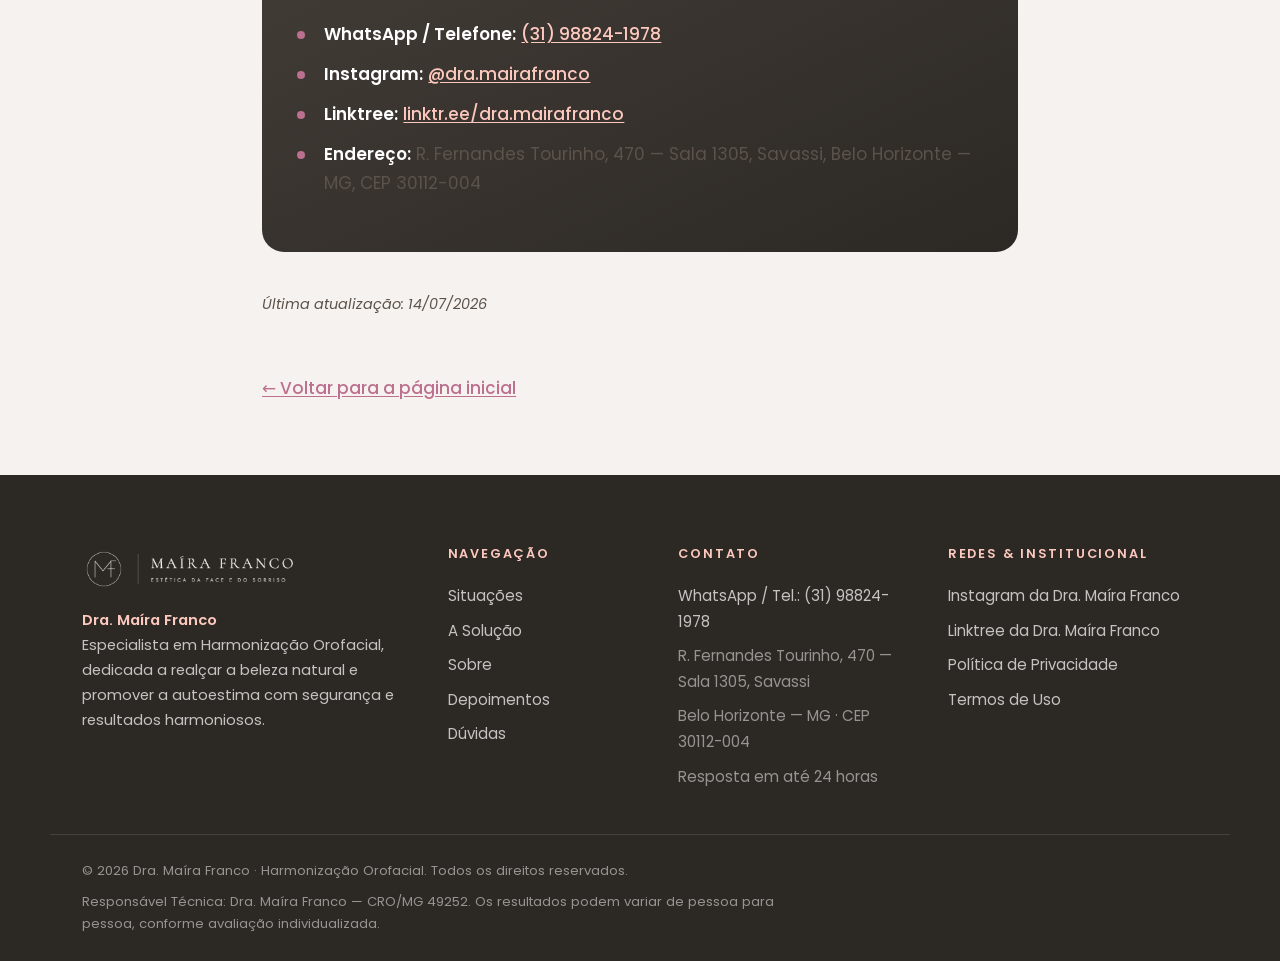
==== commit e496aad4: "Add files via upload" ====
--- a/privacidade.html
+++ b/privacidade.html
@@ -106,9 +106,10 @@
         <h2>9. Como entrar em contato?</h2>
         <p>Se você tiver qualquer dúvida sobre esta Política de Privacidade ou desejar exercer os seus direitos, entre em contato conosco:</p>
         <ul class="legal__list">
-          <li><strong>WhatsApp:</strong> <a href="https://wa.me/5531988241978" target="_blank" rel="noopener">+55 31 98824-1978</a></li>
+          <li><strong>WhatsApp / Telefone:</strong> <a href="https://wa.me/5531988241978" target="_blank" rel="noopener">(31) 98824-1978</a></li>
           <li><strong>Instagram:</strong> <a href="https://www.instagram.com/dra.mairafranco" target="_blank" rel="noopener">@dra.mairafranco</a></li>
-          <li><strong>Localização:</strong> Belo Horizonte, MG (Savassi)</li>
+          <li><strong>Linktree:</strong> <a href="https://linktr.ee/dra.mairafranco" target="_blank" rel="noopener">linktr.ee/dra.mairafranco</a></li>
+          <li><strong>Endereço:</strong> R. Fernandes Tourinho, 470 — Sala 1305, Savassi, Belo Horizonte — MG, CEP 30112-004</li>
         </ul>
       </div>
 
@@ -134,21 +135,22 @@
     </nav>
     <div class="footer__col">
       <h3>Contato</h3>
-      <a href="https://wa.me/5531988241978" target="_blank" rel="noopener">WhatsApp: +55 31 98824-1978</a>
-      <span class="footer__muted">Belo Horizonte, MG (Savassi)</span>
+      <a href="https://wa.me/5531988241978" target="_blank" rel="noopener">WhatsApp / Tel.: (31) 98824-1978</a>
+      <span class="footer__muted">R. Fernandes Tourinho, 470 — Sala 1305, Savassi</span>
+      <span class="footer__muted">Belo Horizonte — MG · CEP 30112-004</span>
       <span class="footer__muted">Resposta em até 24 horas</span>
     </div>
     <div class="footer__col">
       <h3>Redes &amp; Institucional</h3>
       <a href="https://www.instagram.com/dra.mairafranco" target="_blank" rel="noopener">Instagram da Dra. Maíra Franco</a>
-      <a href="#" data-external="linktree">Linktree da Dra. Maíra Franco</a>
+      <a href="https://linktr.ee/dra.mairafranco" target="_blank" rel="noopener">Linktree da Dra. Maíra Franco</a>
       <a href="privacidade.html">Política de Privacidade</a>
       <a href="termos.html">Termos de Uso</a>
     </div>
   </div>
   <div class="footer__bottom container">
     <p>&copy; <span id="year">2026</span> Dra. Maíra Franco · Harmonização Orofacial. Todos os direitos reservados.</p>
-    <p class="footer__disclaimer">Responsável Técnica: Dra. Maíra Franco — CRO/MG: [Número do CRO, se disponível]. Os resultados podem variar de pessoa para pessoa, conforme avaliação individualizada.</p>
+    <p class="footer__disclaimer">Responsável Técnica: Dra. Maíra Franco — CRO/MG 49252. Os resultados podem variar de pessoa para pessoa, conforme avaliação individualizada.</p>
   </div>
 </footer>
 
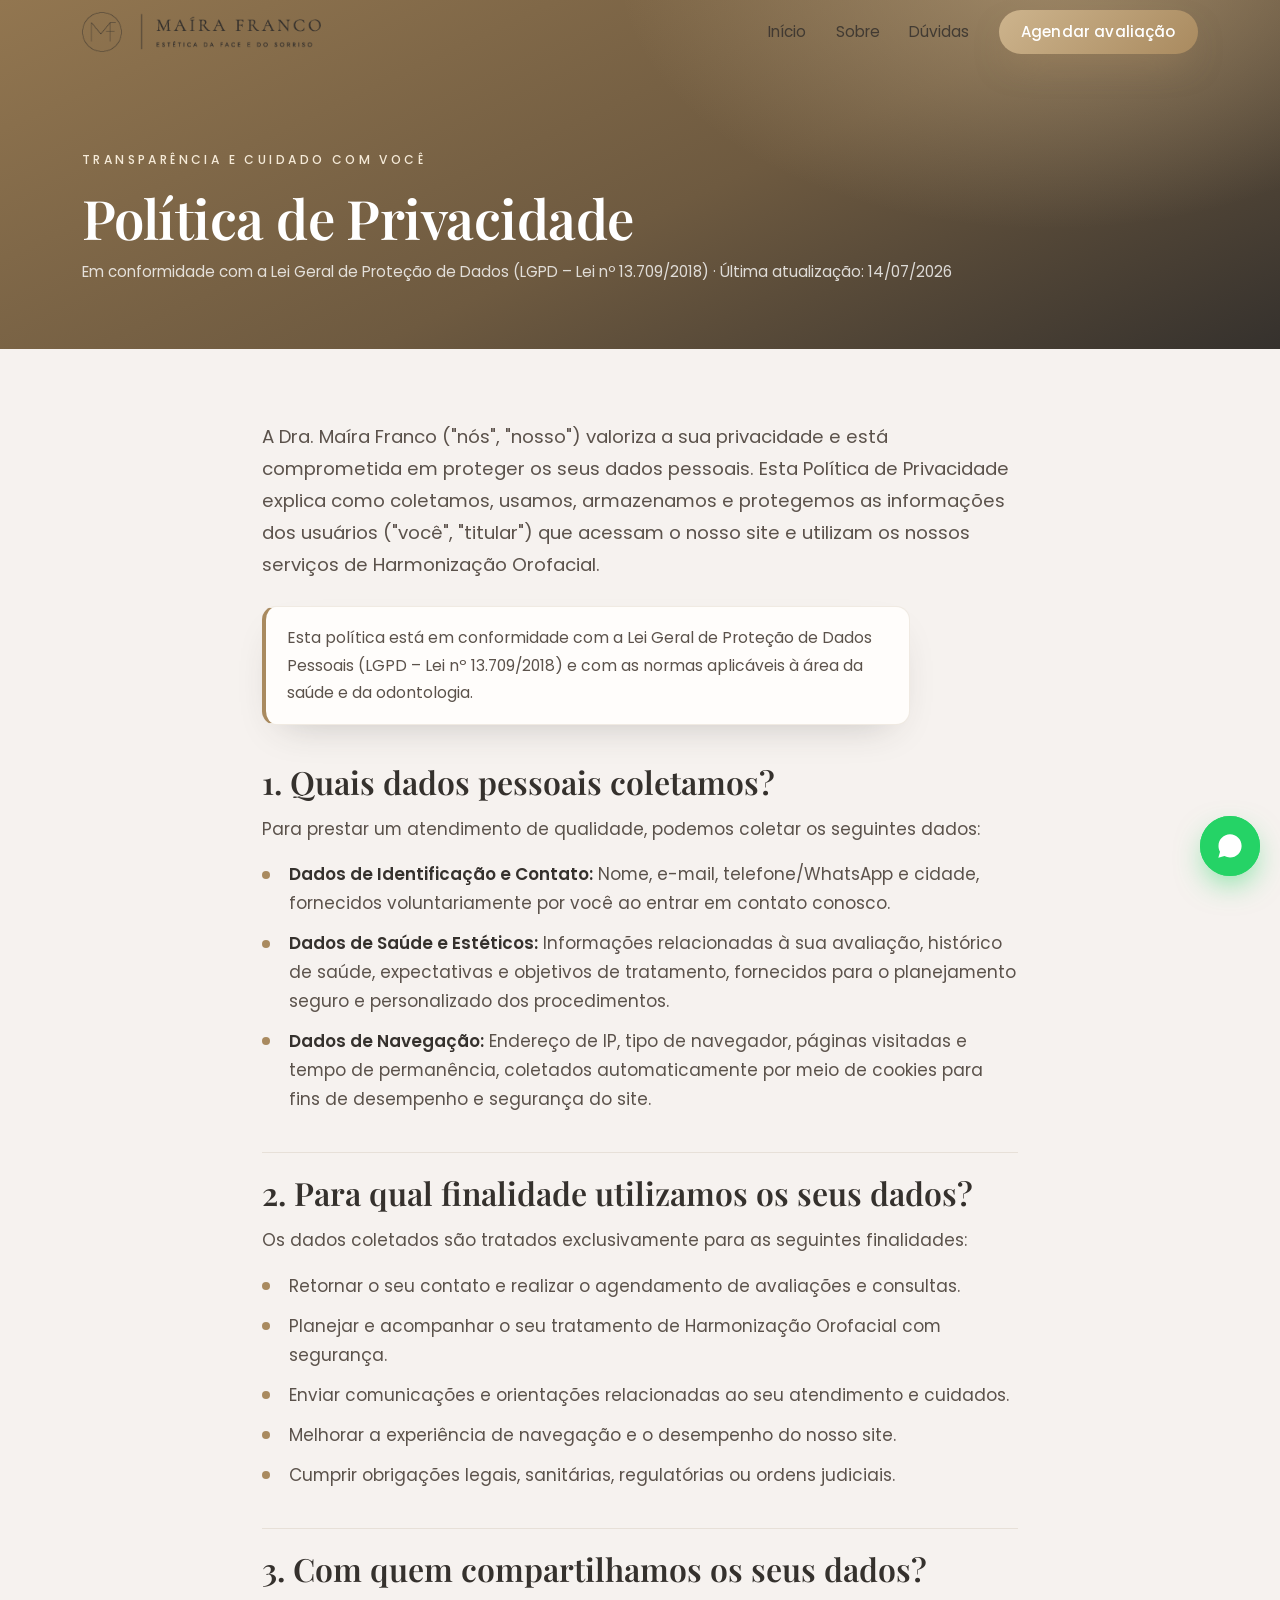
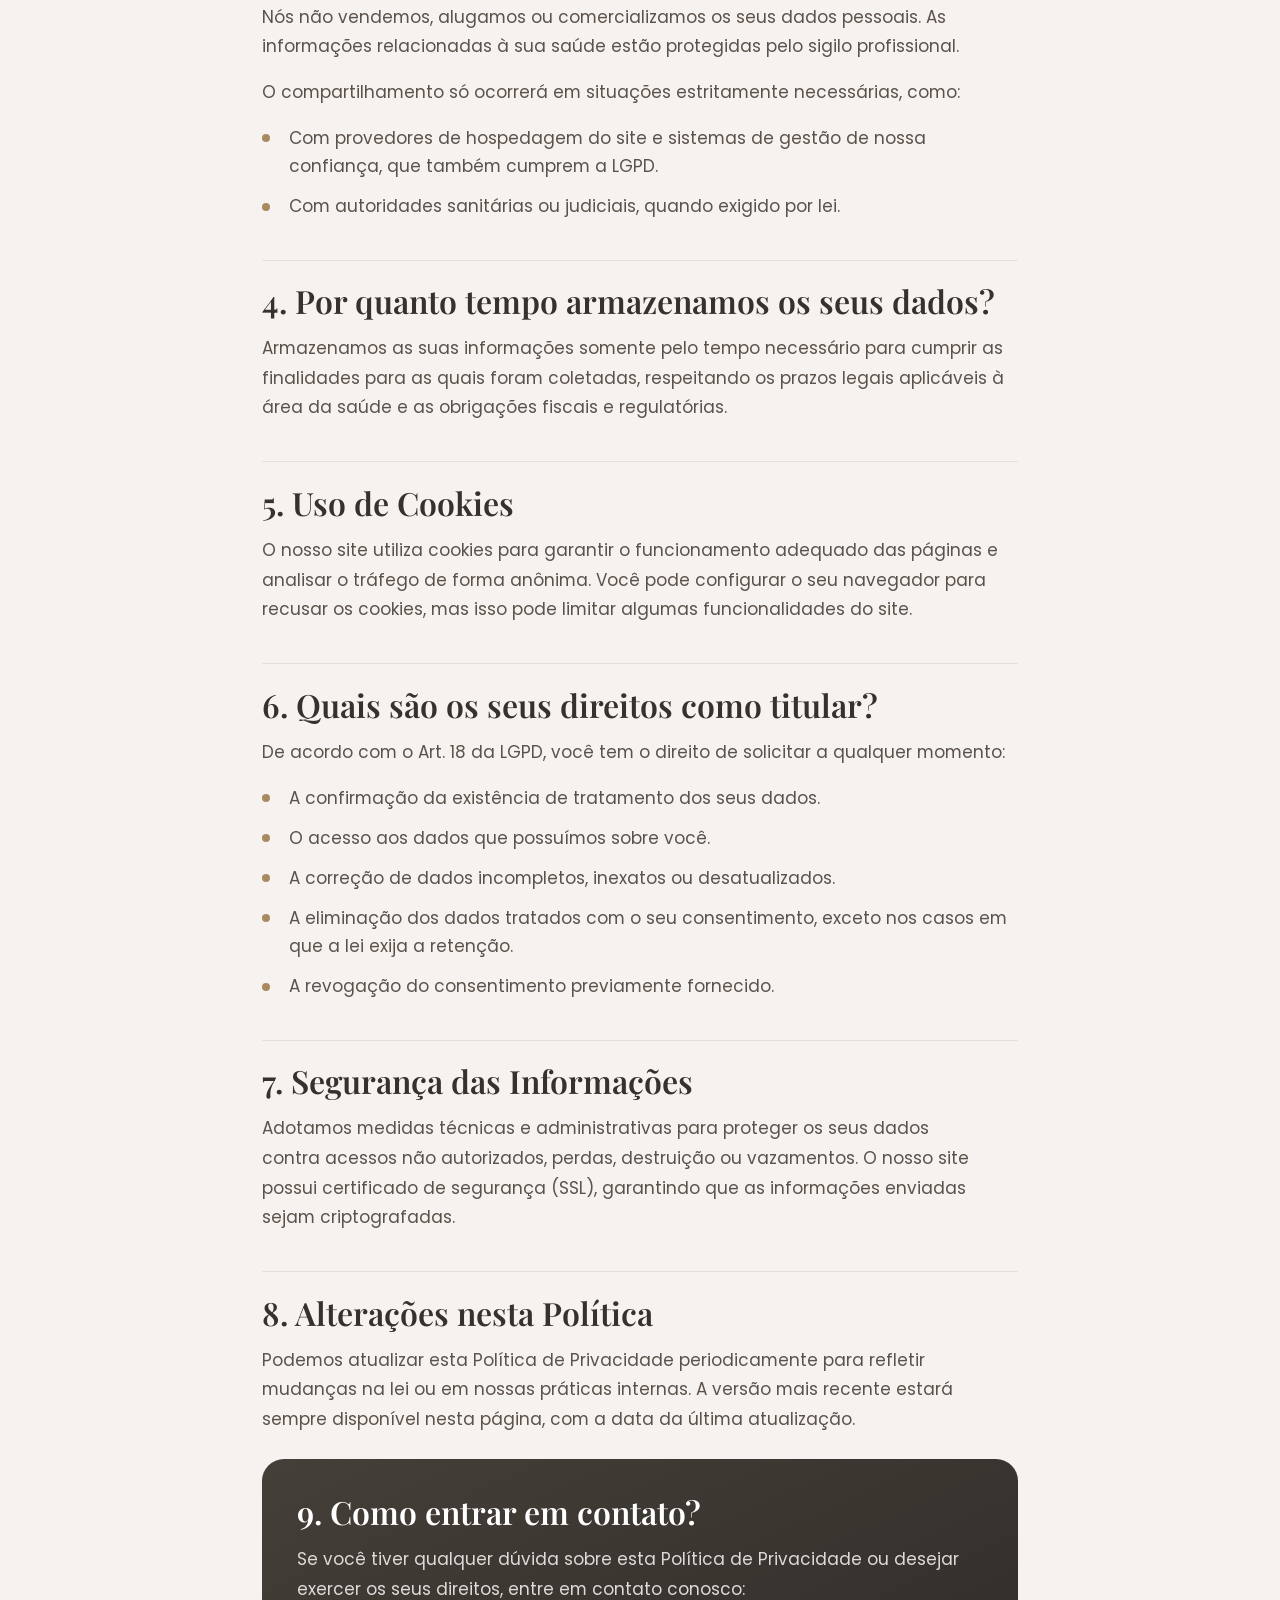
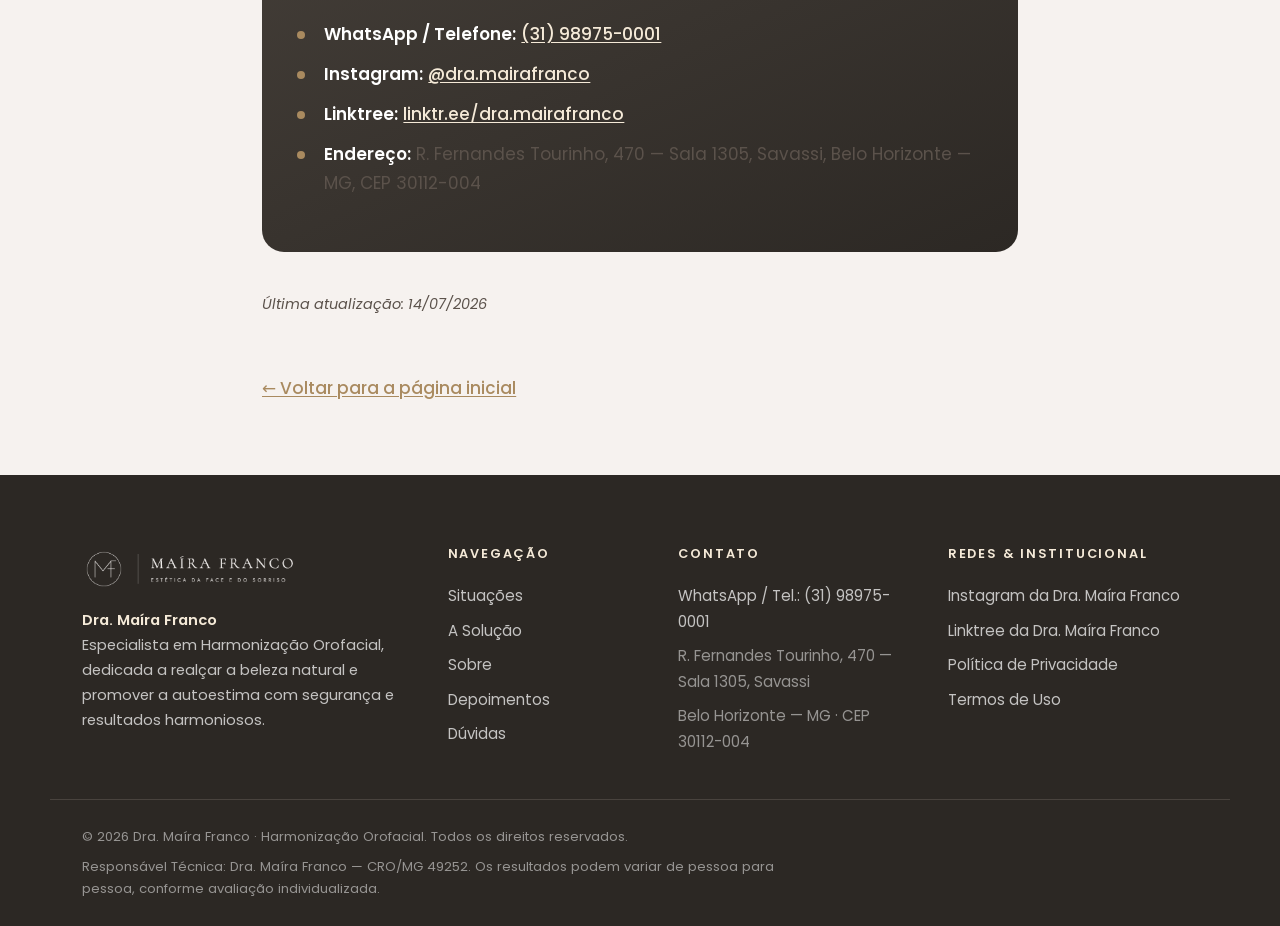
==== commit 434efbf1: "Add files via upload" ====
--- a/privacidade.html
+++ b/privacidade.html
@@ -17,6 +17,24 @@
 <link href="https://fonts.googleapis.com/css2?family=Playfair+Display:wght@500;600;700&family=Poppins:wght@300;400;500;600&display=swap" rel="stylesheet" />
 
 <link rel="stylesheet" href="assets/css/styles.css" />
+
+<!-- Meta Pixel Code -->
+<script>
+!function(f,b,e,v,n,t,s)
+{if(f.fbq)return;n=f.fbq=function(){n.callMethod?
+n.callMethod.apply(n,arguments):n.queue.push(arguments)};
+if(!f._fbq)f._fbq=n;n.push=n;n.loaded=!0;n.version='2.0';
+n.queue=[];t=b.createElement(e);t.async=!0;
+t.src=v;s=b.getElementsByTagName(e)[0];
+s.parentNode.insertBefore(t,s)}(window, document,'script',
+'https://connect.facebook.net/en_US/fbevents.js');
+fbq('init', '1577852763442819');
+fbq('track', 'PageView');
+</script>
+<noscript><img height="1" width="1" style="display:none"
+src="https://www.facebook.com/tr?id=1577852763442819&ev=PageView&noscript=1"
+/></noscript>
+<!-- End Meta Pixel Code -->
 </head>
 <body>
 <a class="skip-link" href="#conteudo">Ir para o conteúdo</a>
@@ -30,7 +48,7 @@
       <a href="index.html" class="nav__link">Início</a>
       <a href="index.html#sobre" class="nav__link">Sobre</a>
       <a href="index.html#faq" class="nav__link">Dúvidas</a>
-      <a class="btn btn--rose nav__cta" data-cta="nav" href="https://wa.me/5531988241978?text=Ol%C3%A1%2C%20Dra.%20Ma%C3%ADra!%20Gostaria%20de%20agendar%20a%20minha%20avalia%C3%A7%C3%A3o." target="_blank" rel="noopener">Agendar avaliação</a>
+      <a class="btn btn--rose nav__cta" data-cta="nav" href="https://wa.me/5531989750001?text=Ol%C3%A1%2C%20Dra.%20Ma%C3%ADra!%20Gostaria%20de%20agendar%20a%20minha%20avalia%C3%A7%C3%A3o." target="_blank" rel="noopener">Agendar avaliação</a>
     </nav>
     <button class="nav__toggle" id="navToggle" aria-label="Abrir menu" aria-expanded="false" aria-controls="menu">
       <span></span><span></span><span></span>
@@ -106,7 +124,7 @@
         <h2>9. Como entrar em contato?</h2>
         <p>Se você tiver qualquer dúvida sobre esta Política de Privacidade ou desejar exercer os seus direitos, entre em contato conosco:</p>
         <ul class="legal__list">
-          <li><strong>WhatsApp / Telefone:</strong> <a href="https://wa.me/5531988241978" target="_blank" rel="noopener">(31) 98824-1978</a></li>
+          <li><strong>WhatsApp / Telefone:</strong> <a href="https://wa.me/5531989750001" target="_blank" rel="noopener">(31) 98975-0001</a></li>
           <li><strong>Instagram:</strong> <a href="https://www.instagram.com/dra.mairafranco" target="_blank" rel="noopener">@dra.mairafranco</a></li>
           <li><strong>Linktree:</strong> <a href="https://linktr.ee/dra.mairafranco" target="_blank" rel="noopener">linktr.ee/dra.mairafranco</a></li>
           <li><strong>Endereço:</strong> R. Fernandes Tourinho, 470 — Sala 1305, Savassi, Belo Horizonte — MG, CEP 30112-004</li>
@@ -135,10 +153,9 @@
     </nav>
     <div class="footer__col">
       <h3>Contato</h3>
-      <a href="https://wa.me/5531988241978" target="_blank" rel="noopener">WhatsApp / Tel.: (31) 98824-1978</a>
+      <a href="https://wa.me/5531989750001" target="_blank" rel="noopener">WhatsApp / Tel.: (31) 98975-0001</a>
       <span class="footer__muted">R. Fernandes Tourinho, 470 — Sala 1305, Savassi</span>
       <span class="footer__muted">Belo Horizonte — MG · CEP 30112-004</span>
-      <span class="footer__muted">Resposta em até 24 horas</span>
     </div>
     <div class="footer__col">
       <h3>Redes &amp; Institucional</h3>
@@ -154,7 +171,7 @@
   </div>
 </footer>
 
-<a class="wa-float" data-cta="float" href="https://wa.me/5531988241978?text=Ol%C3%A1%2C%20Dra.%20Ma%C3%ADra!%20Gostaria%20de%20agendar%20a%20minha%20avalia%C3%A7%C3%A3o." target="_blank" rel="noopener" aria-label="Falar no WhatsApp">
+<a class="wa-float" data-cta="float" href="https://wa.me/5531989750001?text=Ol%C3%A1%2C%20Dra.%20Ma%C3%ADra!%20Gostaria%20de%20agendar%20a%20minha%20avalia%C3%A7%C3%A3o." target="_blank" rel="noopener" aria-label="Falar no WhatsApp">
   <svg viewBox="0 0 24 24" width="28" height="28" aria-hidden="true"><path fill="currentColor" d="M12.04 2C6.58 2 2.13 6.45 2.13 11.91c0 1.75.46 3.45 1.32 4.95L2 22l5.25-1.38c1.45.79 3.08 1.21 4.79 1.21 5.46 0 9.91-4.45 9.91-9.91S17.5 2 12.04 2m4.52 12.4c-.25-.12-1.47-.72-1.69-.81-.23-.08-.39-.12-.56.13-.16.24-.64.8-.79.97-.14.16-.29.18-.54.06-.25-.12-1.05-.39-1.99-1.23-.74-.66-1.23-1.47-1.38-1.72-.14-.24-.02-.37.11-.5.11-.11.25-.29.37-.43.12-.14.16-.24.25-.41.08-.16.04-.31-.02-.43-.06-.12-.56-1.34-.76-1.84-.2-.48-.41-.42-.56-.43h-.48c-.16 0-.43.06-.66.31-.23.24-.86.85-.86 2.07 0 1.22.89 2.4 1.01 2.56.12.16 1.75 2.67 4.25 3.74.59.26 1.05.41 1.41.52.59.19 1.13.16 1.56.1.48-.07 1.47-.6 1.68-1.18.21-.58.21-1.07.14-1.18z"/></svg>
 </a>
 
--- a/assets/css/styles.css
+++ b/assets/css/styles.css
@@ -1,20 +1,20 @@
 /* =========================================================
    Dra. Maíra Franco — Harmonização Orofacial
-   Paleta: #35312D · #B6857E · #BD988E · #E0B9AC · #EEEBE9
-           #fdc8bd · #df9a9a · #bc6f8f
+   Paleta: #35312D · #b3a084 · #c6b197 · #e4d7c1 · #EEEBE9
+           #f5ead8 · #cdb48d · #a98a5f
    Fontes: Playfair Display (títulos) · Poppins (corpo)
    ========================================================= */
 
 :root{
   --ink:#35312D;
   --ink-soft:#5b524b;
-  --taupe:#B6857E;
-  --nude:#BD988E;
-  --blush:#E0B9AC;
-  --peach:#fdc8bd;
-  --rose:#df9a9a;
-  --plum:#bc6f8f;
-  --plum-2:#a85a7c;
+  --taupe:#b3a084;
+  --nude:#c6b197;
+  --blush:#e4d7c1;
+  --peach:#f5ead8;
+  --rose:#cdb48d;
+  --plum:#a98a5f;
+  --plum-2:#927650;
   --cream:#EEEBE9;
   --cream-2:#f6f2ef;
   --white:#fffdfb;
@@ -27,7 +27,7 @@
   --radius-sm:14px;
   --shadow:0 26px 60px -28px rgba(53,49,45,.4);
   --shadow-soft:0 16px 40px -20px rgba(53,49,45,.28);
-  --shadow-rose:0 16px 34px -12px rgba(188,111,143,.5);
+  --shadow-rose:0 16px 34px -12px rgba(169,138,95,.5);
 
   --ff-serif:"Playfair Display", Georgia, "Times New Roman", serif;
   --ff-sans:"Poppins", system-ui, -apple-system, "Segoe UI", Roboto, Arial, sans-serif;
@@ -84,7 +84,7 @@
   transition:transform .25s ease,box-shadow .25s ease,background .25s ease,color .25s ease}
 .btn__icon{flex:0 0 auto}
 .btn--rose{background:linear-gradient(135deg,var(--rose),var(--plum));color:#fff;box-shadow:var(--shadow-rose)}
-.btn--rose:hover{transform:translateY(-3px);box-shadow:0 22px 42px -12px rgba(188,111,143,.7)}
+.btn--rose:hover{transform:translateY(-3px);box-shadow:0 22px 42px -12px rgba(169,138,95,.7)}
 .btn--cream{background:var(--white);color:var(--plum-2);box-shadow:var(--shadow-soft)}
 .btn--cream:hover{transform:translateY(-3px);box-shadow:0 20px 40px -14px rgba(53,49,45,.4)}
 .btn--ghost{background:transparent;border:1.5px solid rgba(53,49,45,.25);color:var(--ink);min-height:44px;box-shadow:none}
@@ -119,11 +119,11 @@
   padding-top:clamp(6.5rem,14vw,9rem);padding-bottom:clamp(3rem,7vw,5rem)}
 .hero__bg{position:absolute;inset:0;z-index:0;
   background:
-    radial-gradient(760px 520px at 88% 12%, rgba(224,185,172,.55), transparent 62%),
-    radial-gradient(620px 460px at 6% 92%, rgba(253,200,189,.45), transparent 60%),
+    radial-gradient(760px 520px at 88% 12%, rgba(228,215,193,.55), transparent 62%),
+    radial-gradient(620px 460px at 6% 92%, rgba(245,234,216,.45), transparent 60%),
     linear-gradient(180deg,var(--cream),var(--cream-2));}
 .hero__bg::after{content:"";position:absolute;inset:0;opacity:.4;
-  background-image:radial-gradient(rgba(182,133,126,.12) 1px,transparent 1px);background-size:26px 26px}
+  background-image:radial-gradient(rgba(179,160,132,.12) 1px,transparent 1px);background-size:26px 26px}
 .hero__grid{position:relative;z-index:1;display:grid;grid-template-columns:1.05fr .95fr;gap:clamp(2rem,5vw,4rem);align-items:center}
 .hero__content{max-width:38rem}
 .hero__title{font-family:var(--ff-serif);font-weight:600;font-size:clamp(2.2rem,1.5rem + 3.6vw,3.7rem);letter-spacing:-.015em;
@@ -136,10 +136,10 @@
 .hero__media{position:relative;justify-self:center;width:min(100%,440px)}
 .hero__photo{position:relative;z-index:1;border-radius:50% 50% 46% 46%/44% 44% 52% 52%;overflow:hidden;
   aspect-ratio:1/1;box-shadow:var(--shadow);border:6px solid var(--white)}
-.hero__photo::before{content:"";position:absolute;inset:0;z-index:1;background:linear-gradient(180deg,transparent 60%,rgba(182,133,126,.25))}
+.hero__photo::before{content:"";position:absolute;inset:0;z-index:1;background:linear-gradient(180deg,transparent 60%,rgba(179,160,132,.25))}
 .hero__photo>img{width:100%;height:100%;object-fit:cover;object-position:50% 20%}
 .hero__media::after{content:"";position:absolute;inset:-6% -6% -6% -6%;z-index:0;border-radius:50%;
-  background:radial-gradient(circle at 50% 40%,rgba(188,111,143,.18),transparent 62%)}
+  background:radial-gradient(circle at 50% 40%,rgba(169,138,95,.18),transparent 62%)}
 .hero__chip{position:absolute;z-index:2;left:-6px;bottom:26px;display:flex;align-items:center;gap:.65rem;
   background:rgba(255,253,251,.82);-webkit-backdrop-filter:blur(10px);backdrop-filter:blur(10px);
   border:1px solid rgba(255,255,255,.7);border-radius:16px;padding:.7rem 1rem;box-shadow:var(--shadow-soft)}
@@ -154,13 +154,13 @@
 .cards--5{grid-template-columns:repeat(3,1fr)}
 .cards--3{grid-template-columns:repeat(3,1fr)}
 
-.card{background:var(--white);border:1px solid rgba(182,133,126,.16);border-radius:var(--radius);
+.card{background:var(--white);border:1px solid rgba(179,160,132,.16);border-radius:var(--radius);
   padding:clamp(1.5rem,3vw,2rem);box-shadow:var(--shadow-soft);
   transition:transform .3s ease,box-shadow .3s ease,border-color .3s ease}
-.card:hover{transform:translateY(-6px);box-shadow:var(--shadow);border-color:rgba(188,111,143,.35)}
+.card:hover{transform:translateY(-6px);box-shadow:var(--shadow);border-color:rgba(169,138,95,.35)}
 .card__ico{display:grid;place-content:center;width:56px;height:56px;border-radius:16px;margin-bottom:1.1rem;
-  background:linear-gradient(135deg,rgba(253,200,189,.6),rgba(224,185,172,.55));color:var(--plum-2)}
-.cards--soft .card__ico{background:linear-gradient(135deg,rgba(223,154,154,.28),rgba(188,111,143,.22));color:var(--plum-2)}
+  background:linear-gradient(135deg,rgba(245,234,216,.6),rgba(228,215,193,.55));color:var(--plum-2)}
+.cards--soft .card__ico{background:linear-gradient(135deg,rgba(205,180,141,.28),rgba(169,138,95,.22));color:var(--plum-2)}
 .card__title{font-family:var(--ff-serif);font-size:1.28rem;font-weight:600;color:var(--ink);margin-bottom:.6rem;line-height:1.25}
 .card__text{font-size:.98rem;color:var(--ink-soft);line-height:1.65}
 
@@ -169,18 +169,18 @@
    ========================================================= */
 .solucao{position:relative;overflow:hidden;color:#fff}
 .solucao__bg{position:absolute;inset:0;z-index:0;
-  background:radial-gradient(700px 500px at 85% 10%,rgba(188,111,143,.5),transparent 60%),linear-gradient(160deg,#453f39,#35312D 60%,#2c2824)}
+  background:radial-gradient(700px 500px at 85% 10%,rgba(169,138,95,.5),transparent 60%),linear-gradient(160deg,#453f39,#35312D 60%,#2c2824)}
 .solucao__bg::after{content:"";position:absolute;inset:0;opacity:.5;
-  background-image:radial-gradient(rgba(253,200,189,.08) 1px,transparent 1px);background-size:26px 26px}
+  background-image:radial-gradient(rgba(245,234,216,.08) 1px,transparent 1px);background-size:26px 26px}
 .solucao__grid{position:relative;z-index:1;display:grid;grid-template-columns:1fr 1.05fr;gap:clamp(2rem,5vw,4rem);align-items:center}
 .solucao__intro{max-width:34rem}
 .benefits{display:grid;gap:1rem}
 .benefit{display:flex;gap:1.1rem;align-items:flex-start;background:rgba(255,255,255,.06);
-  border:1px solid rgba(253,200,189,.16);border-radius:var(--radius-sm);padding:1.2rem 1.3rem;
+  border:1px solid rgba(245,234,216,.16);border-radius:var(--radius-sm);padding:1.2rem 1.3rem;
   transition:transform .3s ease,background .3s ease,border-color .3s ease}
-.benefit:hover{transform:translateX(4px);background:rgba(255,255,255,.1);border-color:rgba(253,200,189,.35)}
+.benefit:hover{transform:translateX(4px);background:rgba(255,255,255,.1);border-color:rgba(245,234,216,.35)}
 .benefit__ico{flex:0 0 auto;width:46px;height:46px;display:grid;place-content:center;border-radius:12px;
-  background:linear-gradient(135deg,rgba(253,200,189,.22),rgba(188,111,143,.28));color:var(--peach)}
+  background:linear-gradient(135deg,rgba(245,234,216,.22),rgba(169,138,95,.28));color:var(--peach)}
 .benefit h3{font-family:var(--ff-serif);font-size:1.2rem;font-weight:600;color:#fff;margin-bottom:.3rem}
 .benefit p{font-size:.95rem;color:rgba(255,255,255,.78);line-height:1.6}
 
@@ -197,23 +197,23 @@
 .sobre__media{position:relative;width:min(100%,420px);justify-self:center}
 .sobre__photo{position:relative;border-radius:var(--radius);overflow:hidden;aspect-ratio:1/1;
   box-shadow:var(--shadow);border:6px solid var(--white)}
-.sobre__photo::after{content:"";position:absolute;inset:0;background:linear-gradient(160deg,transparent 55%,rgba(188,111,143,.2))}
+.sobre__photo::after{content:"";position:absolute;inset:0;background:linear-gradient(160deg,transparent 55%,rgba(169,138,95,.2))}
 .sobre__photo>img{width:100%;height:100%;object-fit:cover;object-position:50% 18%}
 .sobre__tags{display:flex;gap:.8rem;margin-top:1rem;flex-wrap:wrap}
-.sobre__tags span{flex:1 1 160px;background:var(--white);border:1px solid rgba(182,133,126,.18);border-radius:var(--radius-sm);
+.sobre__tags span{flex:1 1 160px;background:var(--white);border:1px solid rgba(179,160,132,.18);border-radius:var(--radius-sm);
   padding:.8rem 1rem;font-size:.92rem;color:var(--ink);box-shadow:var(--shadow-soft)}
 .sobre__tags strong{display:block;font-size:.72rem;letter-spacing:.12em;text-transform:uppercase;color:var(--plum);margin-bottom:.2rem;font-weight:600}
 .sobre__content{max-width:38rem}
 .quote{margin:1.6rem 0 2rem;padding:1.4rem 1.6rem;background:var(--white);border-radius:var(--radius-sm);
   border-left:3px solid var(--plum);box-shadow:var(--shadow-soft);position:relative}
-.quote::before{content:"\201C";position:absolute;top:-.2rem;left:.8rem;font-family:var(--ff-serif);font-size:3.5rem;color:rgba(188,111,143,.25);line-height:1}
+.quote::before{content:"\201C";position:absolute;top:-.2rem;left:.8rem;font-family:var(--ff-serif);font-size:3.5rem;color:rgba(169,138,95,.25);line-height:1}
 .quote p{font-family:var(--ff-serif);font-style:italic;font-size:clamp(1.08rem,1rem + .5vw,1.28rem);color:var(--ink);line-height:1.55}
 
 /* =========================================================
    DEPOIMENTOS
    ========================================================= */
 .depoimentos{background:var(--cream)}
-.testimonial{background:var(--white);border:1px solid rgba(182,133,126,.16);border-radius:var(--radius);
+.testimonial{background:var(--white);border:1px solid rgba(179,160,132,.16);border-radius:var(--radius);
   padding:clamp(1.6rem,3vw,2rem);box-shadow:var(--shadow-soft);display:flex;flex-direction:column;gap:1rem;
   transition:transform .3s ease,box-shadow .3s ease}
 .testimonial:hover{transform:translateY(-6px);box-shadow:var(--shadow)}
@@ -235,9 +235,9 @@
 .faq__head .section__title{font-size:clamp(1.6rem,1.2rem + 1.8vw,2.3rem)}
 .faq__head .btn{margin-top:1.4rem}
 .faq__list{display:grid;gap:1rem}
-.faq__item{background:var(--white);border:1px solid rgba(182,133,126,.18);border-radius:var(--radius-sm);overflow:hidden;
+.faq__item{background:var(--white);border:1px solid rgba(179,160,132,.18);border-radius:var(--radius-sm);overflow:hidden;
   transition:box-shadow .3s ease,border-color .3s ease}
-.faq__item[open]{box-shadow:var(--shadow-soft);border-color:rgba(188,111,143,.4)}
+.faq__item[open]{box-shadow:var(--shadow-soft);border-color:rgba(169,138,95,.4)}
 .faq__q{list-style:none;cursor:pointer;display:flex;align-items:center;justify-content:space-between;gap:1rem;
   padding:1.2rem 1.4rem;font-weight:500;font-size:clamp(1rem,.98rem + .25vw,1.1rem);color:var(--ink)}
 .faq__q::-webkit-details-marker{display:none}
@@ -248,14 +248,14 @@
 .faq__item[open] .faq__plus::after{transform:translate(-50%,-50%) rotate(90deg);opacity:0}
 .faq__a{max-height:0;overflow:hidden;transition:max-height .4s ease}
 .faq__a p{padding:0 1.4rem 1.3rem;color:var(--ink-soft);line-height:1.7}
-.faq__item[open] .faq__a{max-height:420px}
+.faq__item[open] .faq__a{max-height:720px}
 
 /* =========================================================
    CTA FINAL
    ========================================================= */
 .cta-final{position:relative;overflow:hidden;color:#fff;text-align:center;padding-block:clamp(4rem,9vw,7rem)}
 .cta-final__bg{position:absolute;inset:0;
-  background:radial-gradient(680px 420px at 50% 0%,rgba(223,154,154,.5),transparent 62%),linear-gradient(155deg,#a85a7c,#7d4d64 55%,#35312D)}
+  background:radial-gradient(680px 420px at 50% 0%,rgba(205,180,141,.5),transparent 62%),linear-gradient(155deg,#927650,#6e5a40 55%,#35312D)}
 .cta-final__inner{position:relative;z-index:1;max-width:46rem;margin-inline:auto;display:grid;justify-items:center;gap:1rem}
 .cta-final .eyebrow{padding-left:0}
 .cta-final .eyebrow::before{display:none}
@@ -268,10 +268,10 @@
    ========================================================= */
 .info{background:var(--cream);padding-block:clamp(2.5rem,5vw,3.5rem)}
 .info__grid{display:grid;grid-template-columns:1fr 1fr;gap:1.4rem}
-.info__item{display:flex;gap:1rem;align-items:center;background:var(--white);border:1px solid rgba(182,133,126,.16);
+.info__item{display:flex;gap:1rem;align-items:center;background:var(--white);border:1px solid rgba(179,160,132,.16);
   border-radius:var(--radius);padding:1.4rem 1.6rem;box-shadow:var(--shadow-soft)}
 .info__ico{flex:0 0 auto;width:52px;height:52px;display:grid;place-content:center;border-radius:14px;
-  background:linear-gradient(135deg,rgba(253,200,189,.6),rgba(224,185,172,.5));color:var(--plum-2)}
+  background:linear-gradient(135deg,rgba(245,234,216,.6),rgba(228,215,193,.5));color:var(--plum-2)}
 .info__item h3{font-family:var(--ff-serif);font-size:1.15rem;color:var(--ink);margin-bottom:.15rem}
 .info__item p{font-size:.95rem;color:var(--ink-soft)}
 .info__item a{color:var(--plum);font-weight:500}
@@ -288,7 +288,7 @@
 .footer__col a,.footer__muted{display:block;font-size:.94rem;padding:.28rem 0;color:rgba(255,255,255,.72);transition:color .2s}
 .footer__col a:hover{color:#fff}
 .footer__muted{color:rgba(255,255,255,.5)}
-.footer__bottom{border-top:1px solid rgba(253,200,189,.14);padding-block:1.6rem;display:flex;flex-direction:column;gap:.5rem}
+.footer__bottom{border-top:1px solid rgba(245,234,216,.14);padding-block:1.6rem;display:flex;flex-direction:column;gap:.5rem}
 .footer__bottom p{font-size:.82rem;color:rgba(255,255,255,.5)}
 .footer__disclaimer{max-width:90ch}
 
@@ -297,7 +297,7 @@
    ========================================================= */
 .sticky-cta{position:fixed;left:12px;right:12px;bottom:12px;z-index:850;display:none;align-items:center;justify-content:center;gap:.5rem;
   min-height:56px;border-radius:16px;font-weight:600;font-size:1.02rem;color:#fff;
-  background:linear-gradient(135deg,var(--rose),var(--plum));box-shadow:0 14px 30px -8px rgba(188,111,143,.6);
+  background:linear-gradient(135deg,var(--rose),var(--plum));box-shadow:0 14px 30px -8px rgba(169,138,95,.6);
   padding-bottom:env(safe-area-inset-bottom)}
 .wa-float{position:fixed;right:20px;bottom:24px;z-index:840;width:60px;height:60px;border-radius:50%;
   display:flex;align-items:center;justify-content:center;color:#fff;background:var(--wa);
@@ -308,7 +308,7 @@
 
 .cookie{position:fixed;left:12px;right:12px;bottom:12px;z-index:860;max-width:520px;margin-inline:auto;
   background:rgba(44,40,36,.97);-webkit-backdrop-filter:blur(12px);backdrop-filter:blur(12px);
-  border:1px solid rgba(253,200,189,.22);border-radius:16px;padding:1.1rem 1.2rem;color:rgba(255,255,255,.85);
+  border:1px solid rgba(245,234,216,.22);border-radius:16px;padding:1.1rem 1.2rem;color:rgba(255,255,255,.85);
   box-shadow:var(--shadow);display:flex;flex-direction:column;gap:.9rem}
 .cookie[hidden]{display:none}
 .cookie p{font-size:.88rem;line-height:1.55}
@@ -330,7 +330,7 @@
 .legal-hero{position:relative;overflow:hidden;color:#fff;
   padding-top:clamp(6.5rem,14vw,9rem);padding-bottom:clamp(2.5rem,6vw,4rem)}
 .legal-hero__bg{position:absolute;inset:0;z-index:0;
-  background:radial-gradient(720px 440px at 82% -10%,rgba(223,154,154,.5),transparent 60%),linear-gradient(155deg,#a85a7c,#7d4d64 55%,#35312D)}
+  background:radial-gradient(720px 440px at 82% -10%,rgba(205,180,141,.5),transparent 60%),linear-gradient(155deg,#927650,#6e5a40 55%,#35312D)}
 .legal-hero .container{position:relative;z-index:1}
 .legal-hero .eyebrow{padding-left:0;color:var(--peach)}
 .legal-hero .eyebrow::before{display:none}
@@ -340,10 +340,10 @@
 .legal{background:var(--cream-2);padding-block:clamp(2.5rem,6vw,4.5rem)}
 .legal__wrap{max-width:820px;margin-inline:auto}
 .legal__intro{font-size:clamp(1.02rem,1rem + .3vw,1.15rem);color:var(--ink-soft);line-height:1.75;margin-bottom:1.2rem}
-.legal__callout{background:var(--white);border:1px solid rgba(182,133,126,.2);border-left:4px solid var(--plum);border-radius:var(--radius-sm);
+.legal__callout{background:var(--white);border:1px solid rgba(179,160,132,.2);border-left:4px solid var(--plum);border-radius:var(--radius-sm);
   padding:1.1rem 1.3rem;color:var(--ink-soft);font-size:.98rem;line-height:1.65;margin:1.5rem 0 2.5rem;box-shadow:var(--shadow-soft)}
 .legal h2{font-family:var(--ff-serif);font-size:clamp(1.45rem,1.2rem + 1.2vw,2rem);color:var(--ink);
-  margin:2.4rem 0 .9rem;padding-top:1.4rem;border-top:1px solid rgba(182,133,126,.22)}
+  margin:2.4rem 0 .9rem;padding-top:1.4rem;border-top:1px solid rgba(179,160,132,.22)}
 .legal h2:first-of-type{border-top:none;padding-top:0}
 .legal p{color:var(--ink-soft);line-height:1.75;margin-bottom:1rem;max-width:72ch}
 .legal ul.legal__list{display:grid;gap:.7rem;margin:0 0 1.2rem;padding-left:0}
@@ -410,3 +410,62 @@
   html{scroll-behavior:auto}
   .reveal{opacity:1;transform:none}
 }
+
+/* =========================================================
+   UTILITÁRIOS DE COPY (nova narrativa)
+   ========================================================= */
+.stack>*+*{margin-top:1.05rem}
+.subhead{font-family:var(--ff-serif);font-weight:600;text-align:center;color:var(--ink);
+  font-size:clamp(1.35rem,1.15rem + 1vw,1.9rem);margin-bottom:clamp(1.6rem,3vw,2.4rem)}
+
+/* Blocos de prosa centralizada (manifesto / fechamentos) */
+.prose{max-width:46rem;margin-inline:auto;text-align:center;display:grid;gap:1.05rem}
+.prose p{font-size:clamp(1.04rem,1rem + .4vw,1.2rem);color:var(--ink-soft);line-height:1.75}
+.prose__lead{font-family:var(--ff-serif);font-style:italic;line-height:1.3;color:var(--ink);
+  font-size:clamp(1.3rem,1.1rem + 1.1vw,1.85rem)}
+.prose__accent{font-family:var(--ff-serif);font-weight:600;color:var(--plum-2);line-height:1.3;
+  font-size:clamp(1.2rem,1rem + .9vw,1.6rem)}
+.prose__group{display:grid;gap:.1rem}
+.prose__group p{font-family:var(--ff-serif);color:var(--ink);font-weight:600;
+  font-size:clamp(1.12rem,1rem + .6vw,1.4rem);line-height:1.35}
+
+.manifesto{background:var(--cream)}
+
+/* Comparativo "O que muda após o tratamento?" */
+.compare{display:grid;grid-template-columns:1fr 1fr;gap:clamp(1rem,2.5vw,1.6rem);max-width:940px;margin-inline:auto}
+.compare__col{background:var(--white);border:1px solid rgba(179,160,132,.16);border-radius:var(--radius);
+  padding:clamp(1.5rem,3vw,2rem);box-shadow:var(--shadow-soft)}
+.compare__col--yes{border-color:rgba(169,138,95,.32);box-shadow:var(--shadow)}
+.compare__label{font-weight:600;color:var(--ink);margin-bottom:1.1rem;font-size:1.05rem}
+.compare__list{display:grid;gap:.85rem}
+.compare__list li{display:flex;gap:.7rem;align-items:flex-start;color:var(--ink-soft);line-height:1.6}
+.compare__ic{flex:0 0 auto;width:24px;height:24px;display:grid;place-content:center;border-radius:50%;margin-top:2px;font-size:.8rem;font-weight:700}
+.compare__ic--no{background:rgba(205,180,141,.18);color:#c0556a}
+.compare__ic--yes{background:rgba(37,211,102,.16);color:#1c9c50}
+.compare__closer{text-align:center;margin-top:clamp(1.8rem,3.5vw,2.6rem);font-family:var(--ff-serif);
+  font-style:italic;color:var(--plum-2);font-size:clamp(1.25rem,1.1rem + .8vw,1.7rem)}
+
+/* Checklist (banda escura da metodologia) */
+.checklist{display:grid;gap:.9rem}
+.checklist li{display:flex;gap:.85rem;align-items:center;background:rgba(255,255,255,.06);
+  border:1px solid rgba(245,234,216,.16);border-radius:var(--radius-sm);padding:1rem 1.2rem;color:#fff;font-weight:500;
+  transition:transform .3s ease,background .3s ease,border-color .3s ease}
+.checklist li:hover{transform:translateX(4px);background:rgba(255,255,255,.1);border-color:rgba(245,234,216,.35)}
+.checklist .ic{flex:0 0 auto;width:36px;height:36px;display:grid;place-content:center;border-radius:11px;
+  background:linear-gradient(135deg,rgba(245,234,216,.22),rgba(169,138,95,.28));color:var(--peach)}
+
+/* Resultado da metodologia (fechamento na banda escura) */
+.solucao__result{margin-top:1.4rem;display:grid;gap:.15rem}
+.solucao__result p{color:rgba(255,255,255,.82);font-size:1.02rem}
+.solucao__result .accent{font-family:var(--ff-serif);color:var(--peach);font-size:clamp(1.15rem,1rem + .5vw,1.4rem);margin-top:.35rem}
+
+/* 4 cards (diferenciais) */
+.cards--4{grid-template-columns:repeat(4,1fr)}
+
+@media (max-width:980px){
+  .cards--4{grid-template-columns:repeat(2,1fr)}
+}
+@media (max-width:760px){
+  .cards--4{grid-template-columns:1fr}
+  .compare{grid-template-columns:1fr}
+}
